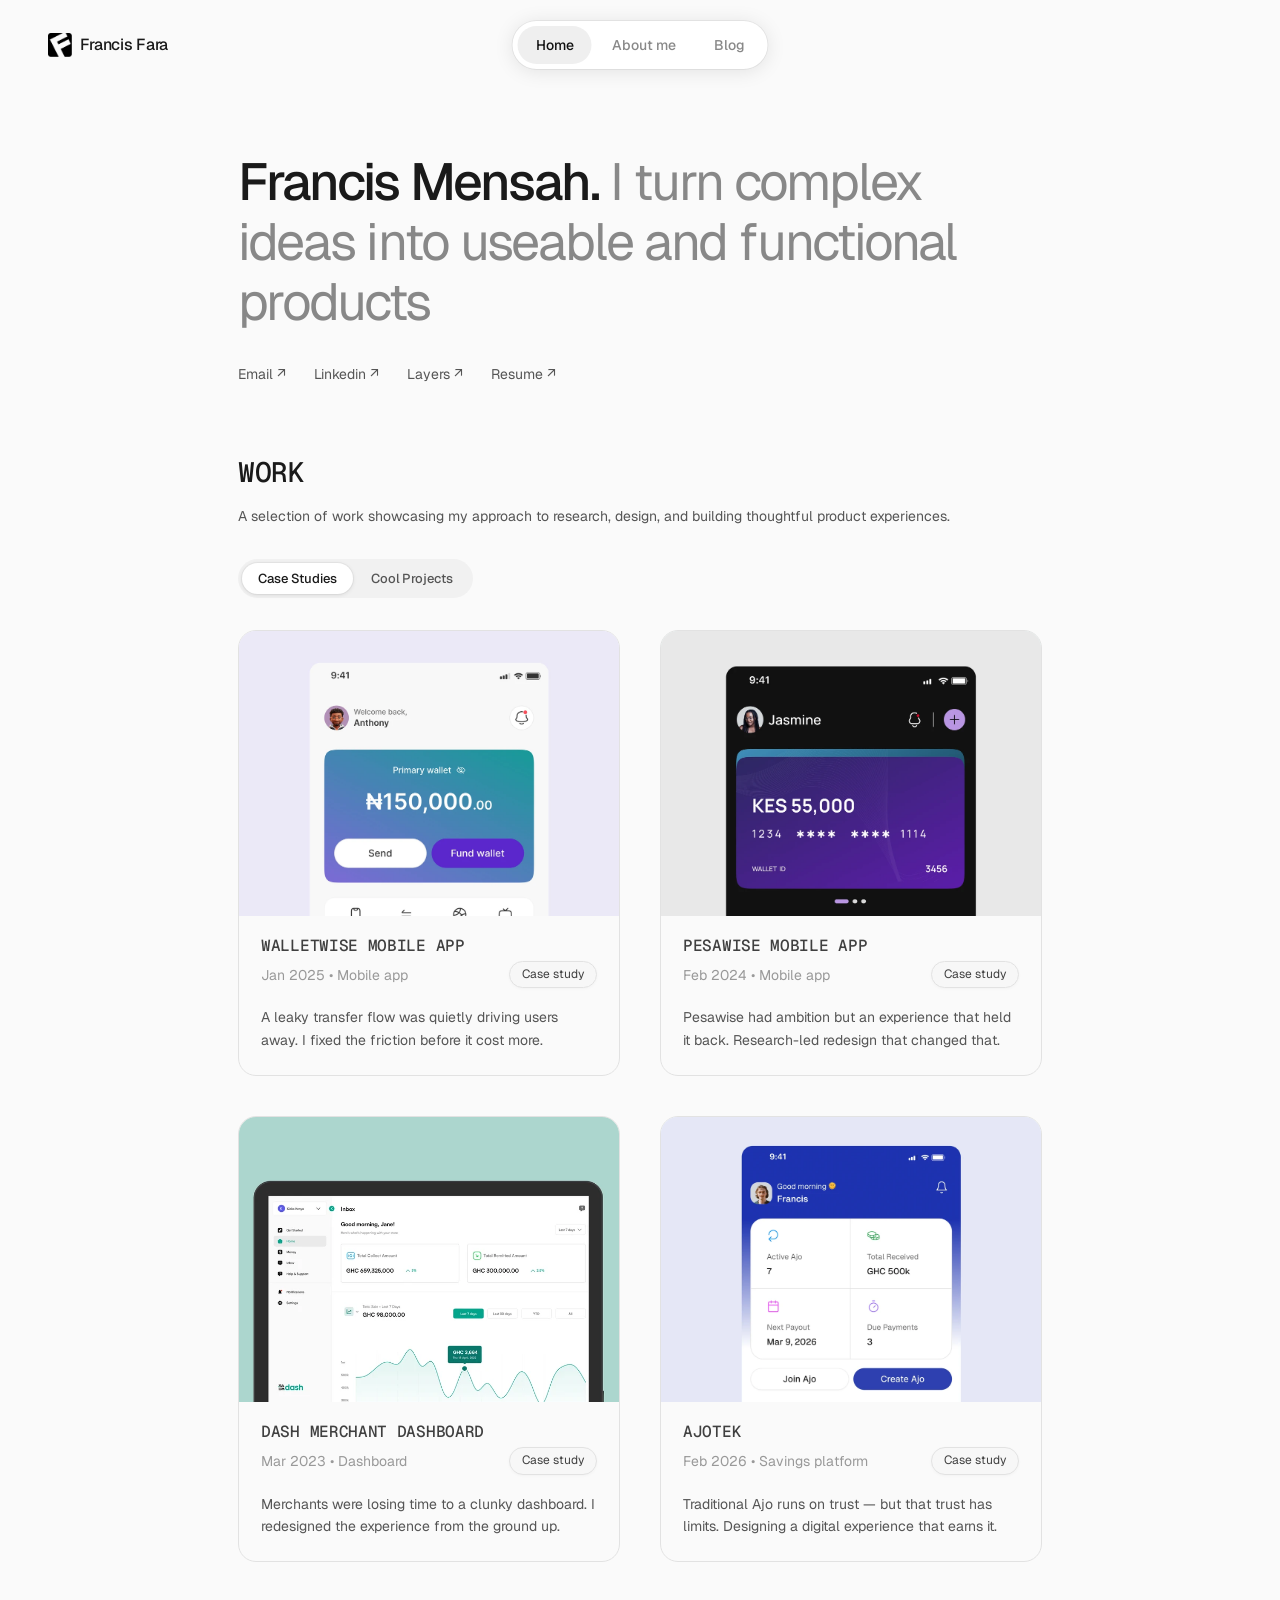
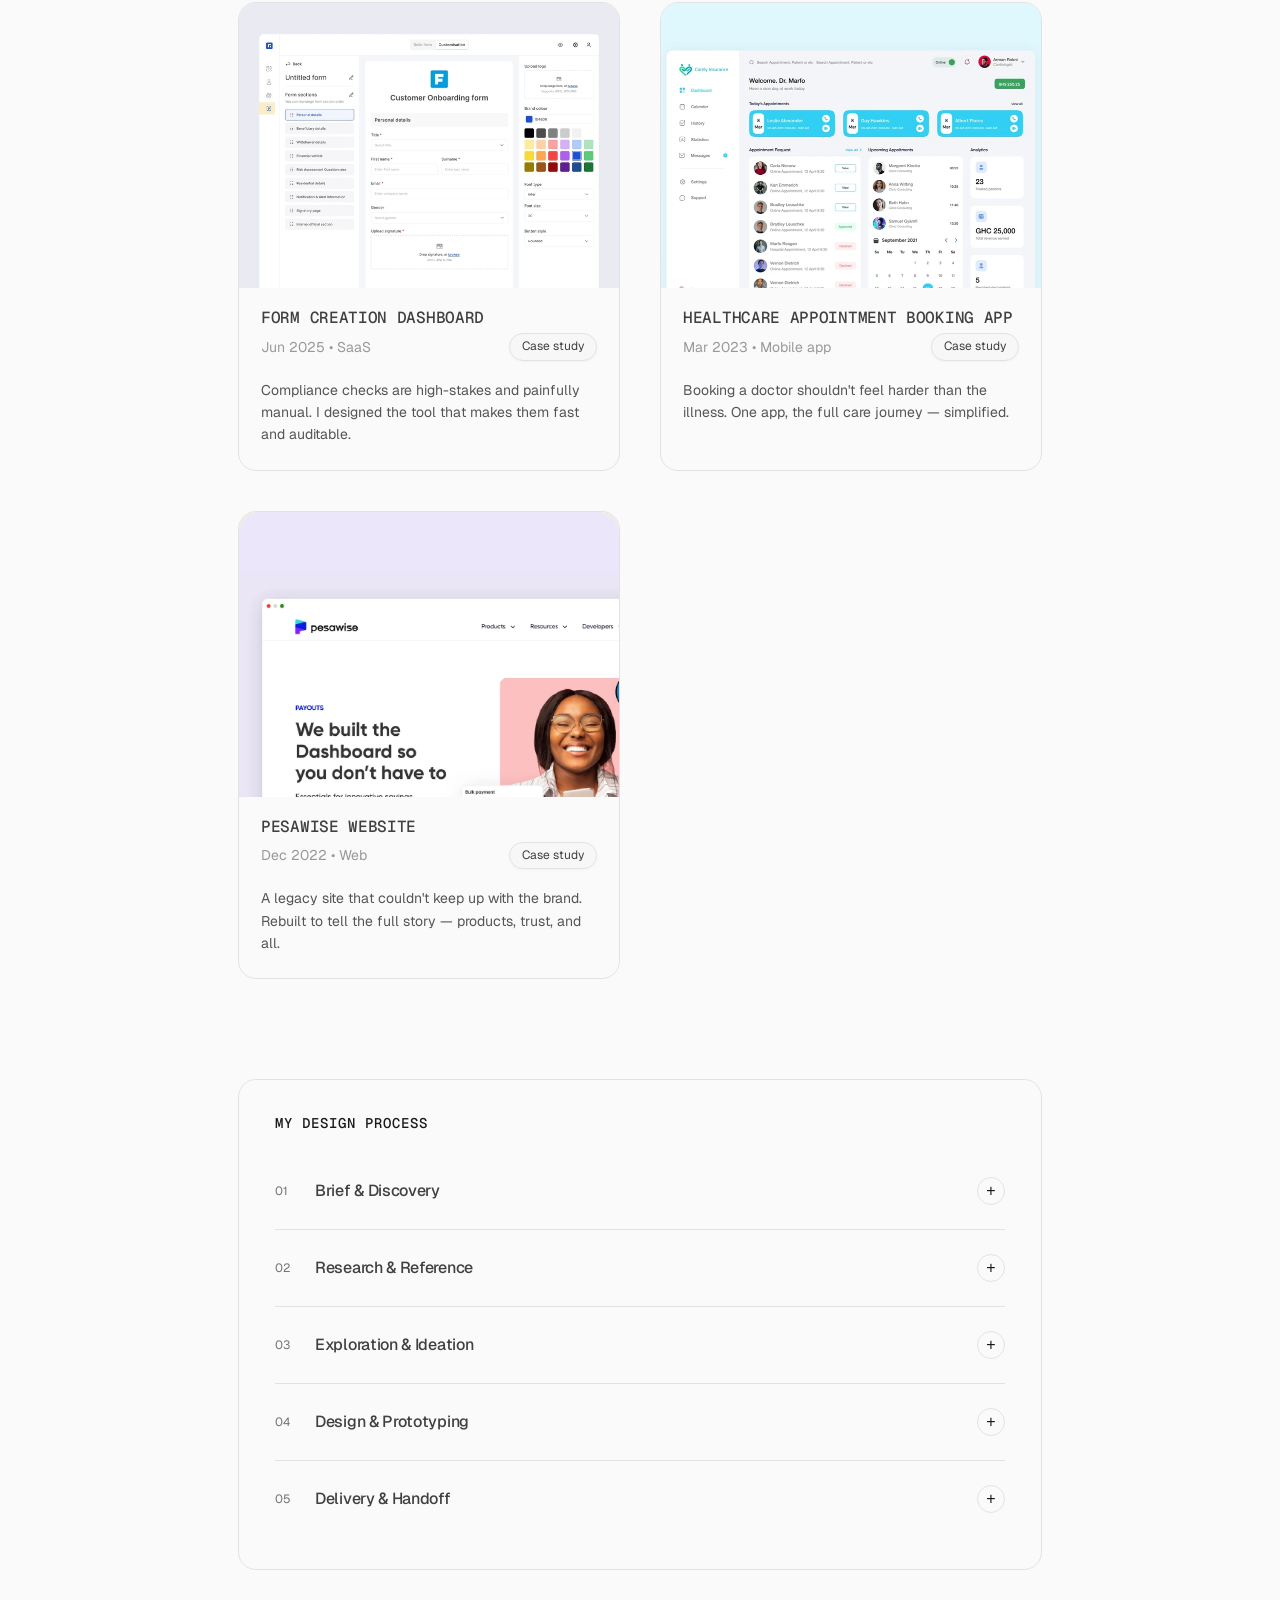
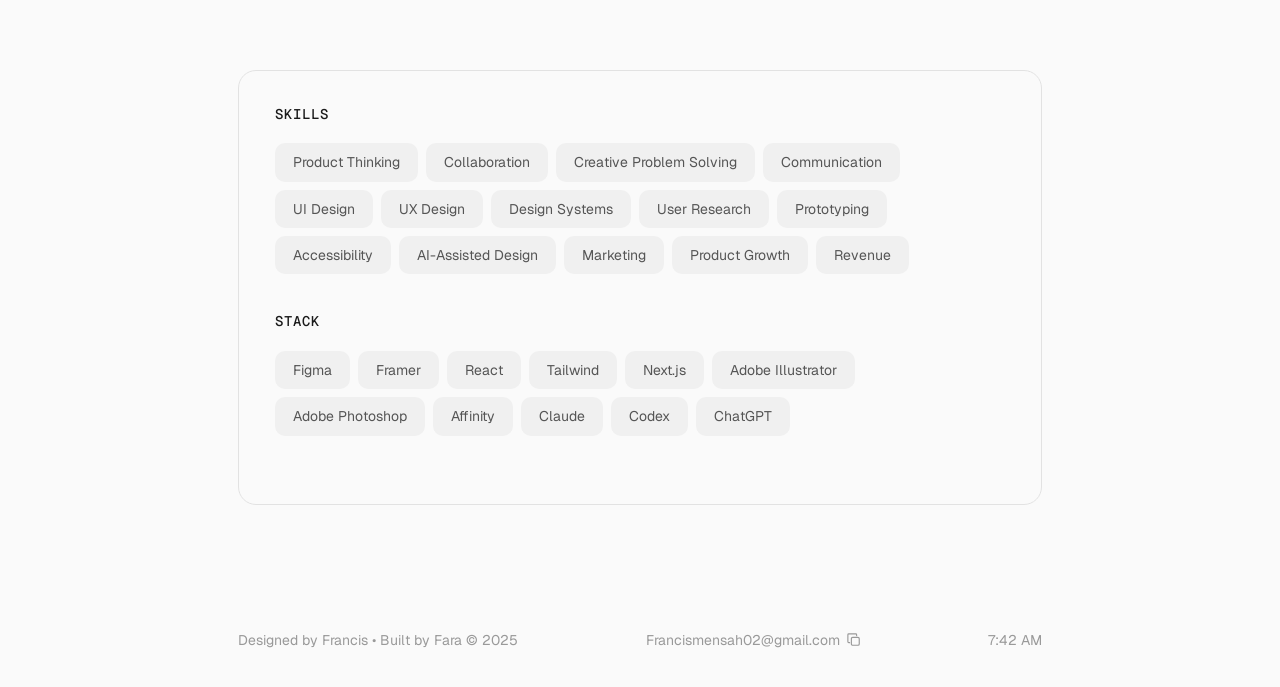
==== index.html @ bb2aa8e3 "feat(nav): move nav pill to bottom on mobile, hide brand Co-Authored-By: Claude Sonnet 4.6 <noreply@" ====
<!DOCTYPE html>
<html lang="en">
<head>
  <meta charset="UTF-8" />
  <link rel="icon" type="image/png" href="me/logo.png" />
  <meta name="viewport" content="width=device-width, initial-scale=1.0" />
  <title>Francis Fara — Portfolio</title>
  <link rel="preconnect" href="https://fonts.googleapis.com" />
  <link rel="preconnect" href="https://fonts.gstatic.com" crossorigin />
  <link href="https://fonts.googleapis.com/css2?family=Geist:wght@300;400;500;600;700&family=Geist+Mono:wght@400;500&display=swap" rel="stylesheet" />
  <style>
    *, *::before, *::after { box-sizing: border-box; margin: 0; padding: 0; }

    :root {
      --bg:        #fafafa;
      --card:      #ffffff;
      --inner:     #e6e6e6;
      --border:    #e2e2e2;
      --text:      #1a1a1a;
      --text-sec:  #555555;
      --text-muted:#999999;
      --label:     #aaaaaa;
      --blue:      #1a6cf0;
    }

    html { scroll-behavior: smooth; }

    body {
      background: var(--bg);
      color: var(--text);
      font-family: 'Geist', -apple-system, BlinkMacSystemFont, sans-serif;
      font-size: 15px;
      line-height: 1.6;
      -webkit-font-smoothing: antialiased;
      padding-top: 80px;
    }

    /* ── NAV ── */
    nav {
      display: flex;
      align-items: center;
      justify-content: space-between;
      padding: 32px 48px 20px;
      position: fixed;
      top: 0;
      left: 0;
      right: 0;
      z-index: 100;
      background: transparent;
      pointer-events: none;
    }

    nav > * { pointer-events: auto; }

    .nav-brand {
      text-decoration: none;
      flex-shrink: 0;
      display: flex;
      align-items: center;
      gap: 8px;
      font-size: 16px;
      font-weight: 500;
      color: var(--text);
      letter-spacing: -0.3px;
    }

    .nav-brand img {
      height: 24px;
      width: auto;
      display: block;
    }

    .nav-links {
      list-style: none;
      flex-shrink: 0;
      position: absolute;
      left: 50%;
      transform: translateX(-50%);
      display: flex;
      gap: 2px;
      background: #ffffff;
      border-radius: 999px;
      padding: 5px;
      box-shadow: 0 2px 20px rgba(0,0,0,0.10), 0 0 0 1px rgba(0,0,0,0.06);
    }

    .nav-links a {
      text-decoration: none;
      font-size: 14px;
      font-weight: 500;
      color: #888;
      border-radius: 999px;
      padding: 8px 18px;
      transition: color 0.15s, background 0.15s;
      display: block;
      white-space: nowrap;
    }

    .nav-links a.active {
      background: #efefef;
      color: #111;
    }

    .nav-links a:hover {
      color: #111;
    }

    /* ── CONTAINER ── */
    .container {
      max-width: 900px;
      margin: 0 auto;
      padding: 0 48px;
    }

    /* ── HERO ── */
    .hero { padding: 72px 0 64px; }

    .hero-heading {
      font-size: 52px;
      font-weight: 400;
      line-height: 1.15;
      letter-spacing: -2px;
      margin-bottom: 32px;
      max-width: 940px;
    }

    .hero-heading .name {
      font-weight: 500;
      color: var(--text);
    }

    .hero-heading .tagline {
      color: #888888;
      font-weight: 400;
    }

    .hero-links {
      display: flex;
      gap: 28px;
      flex-wrap: wrap;
    }

    .hero-link {
      display: inline-flex;
      align-items: center;
      gap: 4px;
      text-decoration: none;
      font-size: 14px;
      font-weight: 400;
      color: var(--text-sec);
      transition: color 0.15s;
    }

    .hero-link:hover { color: var(--text); }

    /* ── STAT BAR ── */
    .stat-bar { padding: 28px 0 64px; }

    .stat-bar-inner {
      display: flex;
      justify-content: space-between;
      border-top: 1px solid var(--border);
      border-bottom: 1px solid var(--border);
      padding: 28px 0;
    }

    .stat-item { flex: none; }

    .stat-label {
      font-size: 11px;
      font-weight: 500;
      color: var(--text-muted);
      letter-spacing: 1px;
      text-transform: uppercase;
      margin-bottom: 8px;
      display: block;
    }

    .stat-value {
      font-size: 20px;
      font-weight: 400;
      color: var(--text);
      letter-spacing: -0.3px;
      line-height: 1.2;
    }

    /* ── SECTION LABEL ── */
    .sec-label {
      font-size: 12px;
      font-weight: 400;
      color: var(--label);
      letter-spacing: 1.5px;
      text-transform: uppercase;
      margin-bottom: 8px;
      display: block;
    }

    /* ── PROJECTS ── */
    .projects-section { padding-bottom: 100px; }

    .projects-subtitle {
      font-size: 14px;
      font-weight: 400;
      color: var(--text-sec);
      line-height: 1.6;
      margin-bottom: 32px;
    }

    /* ── TABS ── */
    .tabs-list {
      display: inline-flex;
      align-items: center;
      background: #f1f1f1;
      border-radius: 999px;
      padding: 4px;
      gap: 2px;
      margin-bottom: 32px;
    }

    .tab-trigger {
      display: inline-flex;
      align-items: center;
      padding: 7px 16px;
      font-family: 'Geist', sans-serif;
      font-size: 13px;
      font-weight: 500;
      letter-spacing: -0.1px;
      color: var(--text-sec);
      background: none;
      border: none;
      border-radius: 999px;
      cursor: pointer;
      transition: color 0.15s, background 0.15s, box-shadow 0.15s;
      white-space: nowrap;
    }

    .tab-trigger:hover { color: var(--text); }

    .tab-trigger.active {
      background: #fff;
      color: var(--text);
      box-shadow: 0 1px 4px rgba(0,0,0,0.10), 0 0 0 1px rgba(0,0,0,0.04);
    }

    .tab-panel { display: none; }
    .tab-panel.active { display: block; }

    /* ── COOL PROJECT CARDS ── */
    .cool-grid {
      display: grid;
      grid-template-columns: repeat(2, minmax(0, 1fr));
      column-gap: 40px;
      row-gap: 40px;
    }

    .cool-card {
      border: 1px solid var(--border);
      border-radius: 18px;
      overflow: hidden;
      display: flex;
      flex-direction: column;
      transition: box-shadow 0.2s ease;
      cursor: pointer;
    }

    .cool-card:hover {
      box-shadow: 0 4px 28px rgba(0,0,0,0.08);
    }

    .cool-card-media {
      width: 100%;
      aspect-ratio: 4 / 3;
      background: #e8f0e4;
      overflow: hidden;
      display: flex;
      align-items: center;
      justify-content: center;
    }

    .cool-card-media img {
      width: 100%;
      height: 100%;
      object-fit: cover;
      display: block;
    }

    .cool-card-media--logofolio {
      display: grid;
      grid-template-columns: 1fr 1fr;
      gap: 0;
      background: #f5f5f5;
    }

    .cool-card-media--logofolio img {
      width: 100%;
      height: 100%;
      object-fit: contain;
      padding: 12px;
      background: #f5f5f5;
      border: 0.5px solid #e8e8e8;
    }

    /* Logofolio modal scroll strip */
    .logofolio-scroll {
      display: grid;
      grid-template-columns: repeat(3, 1fr);
      gap: 1px;
      background: #e8e8e8;
      overflow-y: auto;
      max-height: 58vh;
    }

    .logofolio-scroll-item {
      background: #fff;
      display: flex;
      align-items: center;
      justify-content: center;
      aspect-ratio: 1;
      padding: 20px;
    }

    .logofolio-scroll-item img {
      width: 100%;
      height: 100%;
      object-fit: contain;
    }

    .cool-card-body {
      padding: 20px 22px 24px;
      display: flex;
      flex-direction: column;
      gap: 6px;
    }

    .cool-card-title {
      font-family: 'Geist Mono', monospace;
      font-size: 16px;
      font-weight: 500;
      color: #404040;
      text-transform: uppercase;
      letter-spacing: -0.3px;
      line-height: 1.2;
    }

    .cool-card-meta {
      display: flex;
      align-items: center;
      justify-content: space-between;
      font-size: 14px;
      color: var(--text-muted);
    }

    .cool-card-tag {
      font-size: 12px;
      font-weight: 400;
      color: #404040;
      background: #f7f7f7;
      border: 1px solid var(--border);
      border-radius: 100px;
      padding: 3px 12px;
      box-shadow: 0 1px 3px rgba(0,0,0,0.03);
    }

    .cool-card-desc {
      font-size: 14px;
      color: var(--text-sec);
      line-height: 1.6;
      margin-top: 12px;
    }

    .cool-card-link {
      display: inline-flex;
      align-items: center;
      gap: 5px;
      font-size: 13px;
      font-weight: 500;
      color: var(--text);
      text-decoration: none;
      margin-top: 14px;
      border-bottom: 1px solid var(--border);
      padding-bottom: 1px;
      transition: opacity 0.15s;
    }

    .cool-card-link:hover { opacity: 0.6; }

    /* ── COOL PROJECT MODAL ── */
    .cool-modal-overlay {
      position: fixed;
      inset: 0;
      background: rgba(0,0,0,0.6);
      z-index: 1000;
      display: flex;
      flex-direction: row;
      align-items: center;
      justify-content: center;
      opacity: 0;
      pointer-events: none;
      transition: opacity 0.2s ease;
      padding: 40px 24px;
      gap: 20px;
    }

    .cool-modal-overlay.open {
      opacity: 1;
      pointer-events: all;
    }

    .cool-modal {
      width: 100%;
      max-width: 920px;
      background: #fff;
      border-radius: 16px;
      overflow: hidden;
      display: flex;
      flex-direction: column;
      transform: scale(0.97);
      transition: transform 0.2s ease;
      max-height: 90vh;
    }

    .cool-modal-overlay.open .cool-modal {
      transform: scale(1);
    }

    .cool-modal-stage {
      position: relative;
      background: #f8f8f8;
      width: 100%;
      height: 64vh;
      display: flex;
      align-items: center;
      justify-content: center;
      overflow: hidden;
      padding: 20px;
    }

    .cool-modal-stage img {
      width: 100%;
      height: 100%;
      object-fit: contain;
      display: block;
    }

    .cool-modal-counter {
      position: absolute;
      top: 14px;
      left: 14px;
      background: rgba(0,0,0,0.45);
      color: #fff;
      font-size: 12px;
      font-weight: 500;
      padding: 4px 10px;
      border-radius: 999px;
    }

    .cool-modal-close {
      position: fixed;
      top: 20px;
      right: 24px;
      width: 32px;
      height: 32px;
      background: rgba(0,0,0,0.45);
      border: none;
      border-radius: 50%;
      color: #fff;
      font-size: 18px;
      cursor: pointer;
      display: flex;
      align-items: center;
      justify-content: center;
      transition: background 0.15s;
    }

    .cool-modal-close:hover { background: rgba(0,0,0,0.65); }

    .cool-modal-nav {
      flex-shrink: 0;
      width: 44px;
      height: 44px;
      background: #fff;
      border: 1px solid rgba(0,0,0,0.12);
      border-radius: 50%;
      color: #111;
      cursor: pointer;
      display: flex;
      align-items: center;
      justify-content: center;
      transition: background 0.15s;
    }

    .cool-modal-nav:hover { background: #f5f5f5; }
    .cool-modal-nav:disabled { opacity: 0.25; cursor: default; }

    .cool-modal-info {
      padding: 20px 24px 24px;
      display: flex;
      flex-direction: column;
      gap: 8px;
    }

    .cool-modal-title {
      font-size: 18px;
      font-weight: 600;
      color: #111;
      letter-spacing: -0.3px;
    }

    .cool-modal-meta {
      display: flex;
      align-items: center;
      gap: 12px;
      flex-wrap: wrap;
    }

    .cool-modal-chip {
      font-size: 13px;
      color: #555;
    }

    .cool-modal-divider {
      display: block;
      height: 1px;
      background: #e8e8e8;
      margin: 4px 0;
    }

    .cool-modal-desc {
      font-size: 14px;
      color: #444;
      line-height: 1.65;
    }

    .cool-modal-link {
      display: inline-flex;
      align-items: center;
      gap: 5px;
      font-size: 13px;
      font-weight: 500;
      color: #3B82F6;
      text-decoration: none;
      margin-top: 12px;
      transition: opacity 0.15s;
    }

    .cool-modal-link:hover { opacity: 0.6; }

    .projects-grid {
      display: grid;
      grid-template-columns: 1fr 1fr;
      column-gap: 40px;
      row-gap: 40px;
    }

    .proj-card {
      border: 1px solid var(--border);
      border-radius: 18px;
      overflow: hidden;
      text-decoration: none;
      display: flex;
      flex-direction: column;
      transition: box-shadow 0.2s ease;
    }

    .proj-card:hover {
      box-shadow: 0 4px 28px rgba(0, 0, 0, 0.08);
    }

    .proj-media {
      width: 100%;
      aspect-ratio: 4 / 3;
      overflow: hidden;
      display: flex;
      align-items: center;
      justify-content: center;
    }

    .proj-media img {
      width: 100%;
      height: 100%;
      object-fit: cover;
      object-position: center top;
      display: block;
    }

    .pm-lavender { background: #eceaf8; }
    .pm-teal     { background: #e2f0ee; }
    .pm-peach    { background: #f4ece8; }
    .pm-sky      { background: #e4eef8; }
    .pm-sage     { background: #e8f0e4; }
    .pm-rose     { background: #f4e8ee; }
    .pm-warm     { background: #f0ece4; }

    .proj-body {
      padding: 20px 22px 24px;
      display: flex;
      flex-direction: column;
      gap: 6px;
    }

    .proj-title {
      font-family: 'Geist Mono', monospace;
      font-size: 16px;
      font-weight: 500;
      color: #404040;
      text-transform: uppercase;
      letter-spacing: -0.3px;
      line-height: 1.2;
    }

    .proj-meta {
      display: flex;
      align-items: center;
      justify-content: space-between;
      font-size: 14px;
      color: var(--text-muted);
    }

    .proj-tag {
      font-size: 12px;
      font-weight: 400;
      color: #404040;
      background: #f7f7f7;
      border: 1px solid var(--border);
      border-radius: 100px;
      padding: 3px 12px;
      box-shadow: 0 1px 3px rgba(0,0,0,0.03);
    }

    .proj-desc {
      font-size: 14px;
      color: var(--text-sec);
      line-height: 1.6;
      margin-top: 12px;
    }

    /* ── SECTION CARDS STACK ── */
    .cards-stack {
      display: flex;
      flex-direction: column;
      gap: 100px;
      padding-bottom: 100px;
    }

    .sec-card {
      border: 1px solid var(--border);
      border-radius: 18px;
      padding: 32px 36px;
    }

    .sec-card-row {
      display: grid;
      grid-template-columns: 1fr 1fr;
      gap: 20px;
    }

    /* ── ABOUT ME ── */
    .about-images-wrap {
      position: relative;
    }

    .about-nav-btn {
      position: absolute;
      top: 50%;
      transform: translateY(-50%);
      width: 32px;
      height: 32px;
      background: var(--card);
      border: 1px solid var(--border);
      border-radius: 50%;
      display: flex;
      align-items: center;
      justify-content: center;
      cursor: pointer;
      box-shadow: 0 2px 8px rgba(0,0,0,0.08);
      transition: opacity 0.2s, box-shadow 0.2s;
      z-index: 2;
    }

    .about-nav-btn:hover { box-shadow: 0 4px 14px rgba(0,0,0,0.12); }
    .about-nav-btn.hidden { opacity: 0; pointer-events: none; }
    .about-nav-btn--prev { left: -16px; }
    .about-nav-btn--next { right: -16px; }

    .about-body p {
      font-size: 15px;
      color: var(--text-sec);
      line-height: 1.75;
      margin-bottom: 18px;
    }

    .about-body p:last-of-type { margin-bottom: 28px; }

    .about-images {
      display: flex;
      gap: 12px;
      overflow-x: auto;
      scroll-snap-type: x mandatory;
      -webkit-overflow-scrolling: touch;
      scrollbar-width: none;
    }

    .about-images::-webkit-scrollbar { display: none; }

    .about-img {
      flex: 0 0 calc(33.333% - 8px);
      aspect-ratio: 1;
      background: var(--inner);
      border-radius: 12px;
      overflow: hidden;
      scroll-snap-align: start;
    }

    .about-img img {
      width: 100%;
      height: 100%;
      object-fit: cover;
    }

    .about-img--portrait {
      flex: 0 0 calc(40% - 8px);
      aspect-ratio: 3 / 4;
    }

    .about-img--portrait img {
      object-position: top center;
    }

    /* ── RESEARCH & EXPLORATION ── */
    .rne-subtitle {
      font-size: 15px;
      color: var(--text-sec);
      line-height: 1.65;
      margin-bottom: 20px;
    }

    .contentify-wrap {
      background: #e8e8e8;
      border-radius: 14px;
      padding: 24px 24px 20px;
    }

    .contentify-icon {
      width: 64px;
      height: 64px;
      background: #3a3a3a;
      border-radius: 12px;
      margin-bottom: 14px;
    }

    .contentify-title {
      font-size: 16px;
      font-weight: 700;
      color: var(--text);
      text-transform: uppercase;
      letter-spacing: 0.3px;
      margin-bottom: 6px;
    }

    .contentify-link {
      font-size: 14px;
      color: var(--blue);
      text-decoration: none;
      display: inline-flex;
      align-items: center;
      gap: 4px;
      margin-bottom: 12px;
      transition: opacity 0.15s;
    }

    .contentify-link:hover { opacity: 0.75; }

    .contentify-desc {
      font-size: 15px;
      color: var(--text-sec);
      line-height: 1.65;
      margin-bottom: 22px;
    }

    .contentify-next {
      display: flex;
      justify-content: flex-end;
      font-size: 14px;
      font-weight: 500;
      color: var(--text);
      letter-spacing: 0.5px;
      text-transform: uppercase;
      cursor: pointer;
    }


    /* ── BRAND DESIGN GRID ── */
    .brand-grid {
      display: grid;
      grid-template-columns: repeat(3, 1fr);
      gap: 12px;
      margin-top: 20px;
    }

    .cool-grid-2 {
      display: grid;
      grid-template-columns: repeat(2, 1fr);
      gap: 12px;
      margin-top: 12px;
    }

    .cool-grid-2 .cool-cell {
      aspect-ratio: 3 / 4;
    }

    .cool-grid-2 .cool-cell img {
      object-fit: cover;
    }

    .cool-cell {
      background: #fff;
      border: 1px solid rgba(226,226,226,0.5);
      border-radius: 12px;
      aspect-ratio: 4 / 3;
      display: flex;
      align-items: center;
      justify-content: center;
      overflow: hidden;
    }

    .cool-cell img {
      transition: transform 0.3s ease;
    }

    .cool-cell:hover img {
      transform: scale(1.05);
    }

    .cool-cell img {
      width: 100%;
      height: 100%;
      object-fit: cover;
    }

    /* ── SKILLS & STACK ── */
    .skills-label {
      font-family: 'Geist Mono', monospace;
      font-size: 14px;
      font-weight: 500;
      color: var(--text);
      text-transform: uppercase;
      letter-spacing: 1px;
      margin-bottom: 18px;
      display: block;
    }

    .section-title-xl {
      font-size: 28px;
      letter-spacing: -0.5px;
      margin-bottom: 10px;
    }

    .skills-wrap {
      display: flex;
      flex-wrap: wrap;
      gap: 8px;
      margin-bottom: 36px;
    }

    .skill-pill {
      font-size: 14px;
      font-weight: 400;
      color: var(--text-sec);
      background: #f0f0f0;
      padding: 8px 18px;
      border-radius: 10px;
    }

    .stack-heading {
      font-family: 'Geist Mono', monospace;
      font-size: 14px;
      font-weight: 500;
      color: var(--text);
      text-transform: uppercase;
      letter-spacing: 1px;
      margin-bottom: 18px;
    }

    .stack-row {
      display: flex;
      align-items: center;
      gap: 12px;
      flex-wrap: wrap;
    }

    .stack-icon {
      width: 48px;
      height: 48px;
      border-radius: 12px;
      overflow: hidden;
      display: flex;
      align-items: center;
      justify-content: center;
      flex-shrink: 0;
    }

    .stack-more {
      font-size: 14px;
      color: var(--text-muted);
    }

    /* ── PROCESS SECTION ── */
    .process-heading {
      font-size: 24px;
      font-weight: 400;
      letter-spacing: -0.5px;
      line-height: 1.3;
      color: var(--text);
      margin-bottom: 28px;
    }

    .process-list { display: flex; flex-direction: column; margin-top: 8px; }
    .process-list .process-item:first-child { border-top: none; }

    .process-item {
      border-top: 1px solid var(--border);
      overflow: hidden;
    }

    .process-item:last-child { border-bottom: none; }

    .process-trigger {
      width: 100%;
      display: flex;
      align-items: center;
      gap: 20px;
      padding: 24px 0;
      background: none;
      border: none;
      cursor: pointer;
      text-align: left;
    }

    .process-num {
      font-size: 12px;
      font-weight: 400;
      color: #737373;
      font-family: 'Geist', sans-serif;
      flex-shrink: 0;
      width: 20px;
    }

    .process-title {
      flex: 1;
      font-size: 16px;
      font-weight: 500;
      color: #404040;
      letter-spacing: -0.3px;
      transition: color 0.2s;
      font-family: 'Geist', sans-serif;
    }

    .process-item.open .process-title { color: #404040; }

    .process-icon {
      width: 28px;
      height: 28px;
      border-radius: 50%;
      border: 1px solid var(--border);
      display: flex;
      align-items: center;
      justify-content: center;
      flex-shrink: 0;
      transition: background 0.2s, border-color 0.2s;
      color: var(--text);
      font-size: 16px;
      line-height: 1;
    }

    .process-item.open .process-icon {
      background: var(--text);
      border-color: var(--text);
      color: #fff;
    }

    .process-body {
      max-height: 0;
      overflow: hidden;
      transition: max-height 0.35s ease;
    }

    .process-body-inner {
      padding: 0 0 28px 40px;
      font-size: 15px;
      color: var(--text-sec);
      line-height: 1.7;
      font-family: 'Geist', sans-serif;
    }

    /* ── SIDE PROJECTS ── */
    .sec-card--dark {
      background: #1a1a1a;
      border-color: #2a2a2a;
    }

    .sec-card--dark .skills-label {
      color: #555;
    }

    .side-project-list {
      display: flex;
      flex-direction: column;
      margin-top: 16px;
    }

    .side-project-item {
      display: flex;
      align-items: flex-start;
      gap: 16px;
      padding: 20px 0;
      border-top: 1px solid #2a2a2a;
      text-decoration: none;
      transition: opacity 0.15s;
    }

    .side-project-item:first-child {
      border-top: none;
    }

    .side-project-item:hover {
      opacity: 0.75;
    }

    .side-project-icon {
      width: 56px;
      height: 56px;
      border-radius: 14px;
      flex-shrink: 0;
      overflow: hidden;
      background: #2a2a2a;
      display: flex;
      align-items: center;
      justify-content: center;
    }

    .side-project-icon img {
      width: 100%;
      height: 100%;
      object-fit: cover;
    }

    .side-project-body {
      display: flex;
      flex-direction: column;
      gap: 4px;
    }

    .side-project-name {
      font-size: 20px;
      font-weight: 400;
      color: #e8e8e8;
      letter-spacing: -0.3px;
      line-height: 1.2;
    }

    .side-project-desc {
      font-size: 14px;
      color: #888;
      line-height: 1.5;
    }

    .side-project-url {
      font-size: 11px;
      font-weight: 500;
      color: #555;
      letter-spacing: 1px;
      text-transform: uppercase;
      margin-top: 2px;
    }

    /* ── APPEAR ANIMATIONS ── */
    @keyframes fadeUp {
      from { opacity: 0; transform: translateY(24px); }
      to   { opacity: 1; transform: translateY(0); }
    }

    .appear {
      opacity: 0;
      transform: translateY(24px);
    }

    .appear.visible {
      animation: fadeUp 0.55s cubic-bezier(0.22, 1, 0.36, 1) forwards;
    }

    /* ── FOOTER ── */
    footer {
      padding: 24px 0 36px;
    }

    .footer-inner {
      display: flex;
      justify-content: space-between;
      align-items: center;
    }

    .footer-credit {
      font-size: 14px;
      color: var(--text-muted);
    }

    .footer-email-wrap {
      display: flex;
      align-items: center;
      gap: 7px;
    }

    .footer-email {
      font-size: 14px;
      color: var(--text-muted);
      text-decoration: none;
    }

    .footer-email:hover { color: var(--text-sec); }

    .footer-copy {
      background: none;
      border: none;
      cursor: pointer;
      padding: 0;
      color: var(--text-muted);
      display: flex;
      align-items: center;
      transition: color 0.15s;
    }

    .footer-copy:hover { color: var(--text-sec); }

    .footer-copy-wrap {
      position: relative;
      display: flex;
      align-items: center;
    }

    .copy-tooltip {
      position: absolute;
      bottom: calc(100% + 8px);
      left: 50%;
      transform: translateX(-50%) scale(0.9);
      background: var(--text);
      color: #fff;
      font-size: 12px;
      white-space: nowrap;
      padding: 5px 12px;
      border-radius: 6px;
      pointer-events: none;
      opacity: 0;
      transition: opacity 0.15s ease, transform 0.15s ease;
    }

    .copy-tooltip::after {
      content: '';
      position: absolute;
      top: 100%;
      left: 50%;
      transform: translateX(-50%);
      border: 5px solid transparent;
      border-top-color: var(--text);
    }

    .copy-tooltip.show {
      opacity: 1;
      transform: translateX(-50%) scale(1);
    }

    .footer-time {
      font-size: 14px;
      color: var(--text-muted);
    }

    /* ── RESPONSIVE ── */
    @media (max-width: 768px) {
      body { padding-top: 0; padding-bottom: 90px; }
      nav { top: auto; bottom: 0; padding: 0 0 28px; justify-content: center; }
      .nav-brand { display: none; }
      .nav-links { position: relative; left: auto; transform: none; }
      .container { padding: 0 20px; }

      /* Hero */
      .hero { padding: 40px 0 32px; }
      .hero-heading { font-size: 32px; letter-spacing: -0.8px; margin-bottom: 24px; }
      .hero-links { flex-wrap: wrap; gap: 16px; }
      .hero-link { min-height: 36px; align-items: center; }

      /* Stat bar */
      .stat-bar { padding: 20px 0 48px; }
      .stat-bar-inner { flex-direction: column; gap: 20px; }
      .stat-value { font-size: 17px; }

      /* Projects */
      .projects-grid { grid-template-columns: 1fr; gap: 20px; }
      .projects-section { padding-bottom: 60px; }

      /* Cards stack */
      .sec-card-row { grid-template-columns: 1fr; }
      .cards-stack { gap: 48px; padding: 48px 0 60px; }
      .sec-card { padding: 24px 20px; }

      /* Brand grid */
      .brand-grid { grid-template-columns: repeat(2, 1fr); }

      /* Footer */
      .footer-inner { flex-direction: column; align-items: flex-start; gap: 12px; }
      .footer-email-wrap { flex-direction: column; align-items: flex-start; gap: 8px; }
    }

    @media (max-width: 480px) {
      .hero-heading { font-size: 26px; letter-spacing: -0.5px; }
      .brand-grid { grid-template-columns: 1fr; }
      .stat-bar-inner { gap: 16px; }
      .nav-brand-text { display: none; }
    }
  </style>
</head>
<body>

  <!-- NAV -->
  <nav>
    <a href="index.html" class="nav-brand"><img src="me/fara.webp" alt="Francis Fara" /><span class="nav-brand-text">Francis Fara</span></a>
    <ul class="nav-links">
      <li><a href="index.html" class="active">Home</a></li>
      <li><a href="about-me.html">About me</a></li>
      <li><a href="blog.html">Blog</a></li>
    </ul>
  </nav>

  <!-- HERO -->
  <section class="hero">
    <div class="container">
      <h1 class="hero-heading appear">
        <span class="name">Francis Mensah.</span><span class="tagline"> I turn complex ideas into useable and functional products</span>
      </h1>
      <div class="hero-links appear" style="animation-delay:0.1s">
        <a href="mailto:francismensah02@gmail.com" class="hero-link">Email ↗</a>
        <a href="https://linkedin.com" target="_blank" rel="noopener" class="hero-link">Linkedin ↗</a>
        <a href="https://layers.to" target="_blank" rel="noopener" class="hero-link">Layers ↗</a>
        <a href="https://drive.google.com" target="_blank" rel="noopener" class="hero-link">Resume ↗</a>
      </div>
    </div>
  </section>

  <!-- STAT BAR -->
  <!-- stat-bar hidden; restore by removing display:none -->
  <div class="stat-bar appear" style="display:none">
    <div class="container">
      <div class="stat-bar-inner">
        <div class="stat-item">
          <span class="stat-label">Experience</span>
          <span class="stat-value">7 years</span>
        </div>
        <div class="stat-item">
          <span class="stat-label">Primary Tools</span>
          <span class="stat-value">Figma · Claude · Adobe Suite</span>
        </div>
        <div class="stat-item">
          <span class="stat-label">Current Obsession</span>
          <span class="stat-value">Spline</span>
        </div>
      </div>
    </div>
  </div>

  <!-- PROJECTS -->
  <section id="work" class="projects-section">
    <div class="container">

      <div class="appear">
        <span class="skills-label section-title-xl">Work</span>
        <p class="projects-subtitle">A selection of work showcasing my approach to research, design, and building thoughtful product experiences.</p>
        <div class="tabs-list" role="tablist">
          <button class="tab-trigger active" role="tab" onclick="switchTab(this, 'case-studies')">Case Studies</button>
          <button class="tab-trigger" role="tab" onclick="switchTab(this, 'cool-projects')">Cool Projects</button>
        </div>
      </div>

      <!-- Case Studies -->
      <div class="tab-panel active" id="tab-case-studies">
        <div class="projects-grid">

          <a href="walletwise.html" class="proj-card">
            <div class="proj-media pm-lavender">
              <img src="images/wallletwise.webp" alt="WalletWise Mobile App" loading="lazy" />
            </div>
            <div class="proj-body">
              <p class="proj-title">WalletWise Mobile App</p>
              <div class="proj-meta">
                <span>Jan 2025 • Mobile app</span>
                <span class="proj-tag">Case study</span>
              </div>
              <p class="proj-desc">A leaky transfer flow was quietly driving users away. I fixed the friction before it cost more.</p>
            </div>
          </a>

          <a href="pesawise.html" class="proj-card">
            <div class="proj-media pm-teal">
              <img src="images/pesaweise mobile app.webp" alt="Pesawise Mobile App" loading="lazy" />
            </div>
            <div class="proj-body">
              <p class="proj-title">Pesawise Mobile App</p>
              <div class="proj-meta">
                <span>Feb 2024 • Mobile app</span>
                <span class="proj-tag">Case study</span>
              </div>
              <p class="proj-desc">Pesawise had ambition but an experience that held it back. Research-led redesign that changed that.</p>
            </div>
          </a>

          <a href="dash-merchant.html" class="proj-card">
            <div class="proj-media pm-peach">
              <img src="images/dash-merchant.webp" alt="Dash Merchant Dashboard" loading="lazy" />
            </div>
            <div class="proj-body">
              <p class="proj-title">Dash Merchant Dashboard</p>
              <div class="proj-meta">
                <span>Mar 2023 • Dashboard</span>
                <span class="proj-tag">Case study</span>
              </div>
              <p class="proj-desc">Merchants were losing time to a clunky dashboard. I redesigned the experience from the ground up.</p>
            </div>
          </a>

          <a href="ajotek.html" class="proj-card">
            <div class="proj-media pm-sky">
              <img src="images/ajotek.webp" alt="Ajotek" loading="lazy" />
            </div>
            <div class="proj-body">
              <p class="proj-title">Ajotek</p>
              <div class="proj-meta">
                <span>Feb 2026 • Savings platform</span>
                <span class="proj-tag">Case study</span>
              </div>
              <p class="proj-desc">Traditional Ajo runs on trust — but that trust has limits. Designing a digital experience that earns it.</p>
            </div>
          </a>

          <a href="form-creation-dashboard.html" class="proj-card">
            <div class="proj-media pm-sage">
              <img src="images/form creation.webp" alt="Form Creation Dashboard" loading="lazy" />
            </div>
            <div class="proj-body">
              <p class="proj-title">Form Creation Dashboard</p>
              <div class="proj-meta">
                <span>Jun 2025 • SaaS</span>
                <span class="proj-tag">Case study</span>
              </div>
              <p class="proj-desc">Compliance checks are high-stakes and painfully manual. I designed the tool that makes them fast and auditable.</p>
            </div>
          </a>

          <a href="healthcare-appointment-booking-platform.html" class="proj-card">
            <div class="proj-media pm-rose">
              <img src="images/helath appointment form.webp" alt="Healthcare Appointment Booking App" loading="lazy" />
            </div>
            <div class="proj-body">
              <p class="proj-title">Healthcare Appointment Booking App</p>
              <div class="proj-meta">
                <span>Mar 2023 • Mobile app</span>
                <span class="proj-tag">Case study</span>
              </div>
              <p class="proj-desc">Booking a doctor shouldn't feel harder than the illness. One app, the full care journey — simplified.</p>
            </div>
          </a>

          <a href="pesawise-website.html" class="proj-card">
            <div class="proj-media pm-warm">
              <img src="images/pesawisewebsite.webp" alt="Pesawise Website" loading="lazy" />
            </div>
            <div class="proj-body">
              <p class="proj-title">Pesawise Website</p>
              <div class="proj-meta">
                <span>Dec 2022 • Web</span>
                <span class="proj-tag">Case study</span>
              </div>
              <p class="proj-desc">A legacy site that couldn't keep up with the brand. Rebuilt to tell the full story — products, trust, and all.</p>
            </div>
          </a>

        </div>
      </div>

      <!-- Cool Projects -->
      <div class="tab-panel" id="tab-cool-projects">
        <div class="cool-grid">

          <div class="cool-card" onclick="openCoolModal('logofolio')">
            <div class="cool-card-media">
              <img src="me/LOGOFOLIO2.jpg" alt="Logofolio" loading="lazy" style="object-position: center top;" />
            </div>
            <div class="cool-card-body">
              <p class="cool-card-title">Logofolio</p>
              <div class="cool-card-meta">
                <span>Brand Design</span>
              </div>
              <p class="cool-card-desc">A curated collection of favourite logo and brand mark designs crafted over the years.</p>
            </div>
          </div>

          <div class="cool-card" onclick="openCoolModal('hoop')">
            <div class="cool-card-media">
              <img src="me/hoop.jpeg" alt="Hoop" loading="lazy" />
            </div>
            <div class="cool-card-body">
              <p class="cool-card-title">Hoop</p>
              <div class="cool-card-meta">
                <span>Design Challenge</span>
              </div>
              <p class="cool-card-desc">A creative design challenge taken — exploring visual identity and UI in a tight, focused sprint.</p>
            </div>
          </div>

        </div>
      </div>

    </div>
  </section>

  <!-- SECTION CARDS -->
  <section id="about">
    <div class="container">
      <div class="cards-stack">

        <!-- DESIGN PROCESS -->
        <div class="sec-card">
          <span class="skills-label">My design process</span>

          <div class="process-list">

            <div class="process-item">
              <button class="process-trigger" onclick="toggleProcess(this)">
                <span class="process-num">01</span>
                <span class="process-title">Brief &amp; Discovery</span>
                <span class="process-icon">+</span>
              </button>
              <div class="process-body">
                <div class="process-body-inner">Every project starts with listening. I ask questions most stakeholders haven't been asked before. About their users, the problems they're actually trying to solve, and what success really looks like. Getting aligned on goals, user needs, and constraints early means the work has a clear direction from day one.</div>
              </div>
            </div>

            <div class="process-item">
              <button class="process-trigger" onclick="toggleProcess(this)">
                <span class="process-num">02</span>
                <span class="process-title">Research &amp; Reference</span>
                <span class="process-icon">+</span>
              </button>
              <div class="process-body">
                <div class="process-body-inner">I dig into user behaviour, competitive landscapes, and industry patterns. Desk research, stakeholder interviews, and heuristic reviews help me build a clear picture of what users actually need, where the current experience is breaking down, and where the real opportunity sits.</div>
              </div>
            </div>

            <div class="process-item">
              <button class="process-trigger" onclick="toggleProcess(this)">
                <span class="process-num">03</span>
                <span class="process-title">Exploration &amp; Ideation</span>
                <span class="process-icon">+</span>
              </button>
              <div class="process-body">
                <div class="process-body-inner">Before committing to a direction I explore widely. User flows, wireframes, and low-fidelity concepts that challenge assumptions and push the thinking. I now use AI to speed this up, generating and stress-testing ideas faster so I get to the right direction with more confidence and less wasted time.</div>
              </div>
            </div>

            <div class="process-item">
              <button class="process-trigger" onclick="toggleProcess(this)">
                <span class="process-num">04</span>
                <span class="process-title">Design &amp; Prototyping</span>
                <span class="process-icon">+</span>
              </button>
              <div class="process-body">
                <div class="process-body-inner">This is where things come together. High-fidelity screens, interactive prototypes, and a consistent component structure. I work closely with engineers throughout the process, not just at handoff, so by the time development starts the team already understands the decisions, edge cases, and how things should behave.</div>
              </div>
            </div>

            <div class="process-item">
              <button class="process-trigger" onclick="toggleProcess(this)">
                <span class="process-num">05</span>
                <span class="process-title">Delivery &amp; Handoff</span>
                <span class="process-icon">+</span>
              </button>
              <div class="process-body">
                <div class="process-body-inner">I involve engineers early so handoff is never something new or strange to them. By the time files are delivered, the team already knows the thinking behind the design. I provide clear annotations, component notes, and full documentation. And I stay available throughout development to answer questions and make sure what ships is actually what was designed.</div>
              </div>
            </div>

          </div>
        </div>

        <!-- SKILLS AND STACK -->
        <div class="sec-card">
          <span class="skills-label">Skills</span>
          <div class="skills-wrap">
            <span class="skill-pill">Product Thinking</span>
            <span class="skill-pill">Collaboration</span>
            <span class="skill-pill">Creative Problem Solving</span>
            <span class="skill-pill">Communication</span>
            <span class="skill-pill">UI Design</span>
            <span class="skill-pill">UX Design</span>
            <span class="skill-pill">Design Systems</span>
            <span class="skill-pill">User Research</span>
            <span class="skill-pill">Prototyping</span>
            <span class="skill-pill">Accessibility</span>
            <span class="skill-pill">AI-Assisted Design</span>
            <span class="skill-pill">Marketing</span>
            <span class="skill-pill">Product Growth</span>
            <span class="skill-pill">Revenue</span>
          </div>

          <p class="stack-heading">Stack</p>
          <div class="skills-wrap">
            <span class="skill-pill">Figma</span>
            <span class="skill-pill">Framer</span>
            <span class="skill-pill">React</span>
            <span class="skill-pill">Tailwind</span>
            <span class="skill-pill">Next.js</span>
            <span class="skill-pill">Adobe Illustrator</span>
            <span class="skill-pill">Adobe Photoshop</span>
            <span class="skill-pill">Affinity</span>
            <span class="skill-pill">Claude</span>
            <span class="skill-pill">Codex</span>
            <span class="skill-pill">ChatGPT</span>
          </div>
        </div>

      </div>
    </div>
  </section>

  <!-- FOOTER -->
  <footer>
    <div class="container">
      <div class="footer-inner">
        <span class="footer-credit">Designed by Francis • Built by Fara ©️ 2025</span>
        <div class="footer-email-wrap">
          <a href="mailto:francismensah02@gmail.com" class="footer-email">Francismensah02@gmail.com</a>
          <div class="footer-copy-wrap">
          <span class="copy-tooltip" id="copy-tooltip">Email copied</span>
          <button class="footer-copy" title="Copy email" id="copy-btn" onclick="copyEmail()">
            <svg id="copy-icon" width="14" height="14" viewBox="0 0 16 16" fill="none" xmlns="http://www.w3.org/2000/svg">
              <rect x="5" y="5" width="9" height="9" rx="1.5" stroke="currentColor" stroke-width="1.3"/>
              <path d="M3 11H2a1 1 0 01-1-1V2a1 1 0 011-1h8a1 1 0 011 1v1" stroke="currentColor" stroke-width="1.3" stroke-linecap="round"/>
            </svg>
            <svg id="check-icon" width="14" height="14" viewBox="0 0 16 16" fill="none" xmlns="http://www.w3.org/2000/svg" style="display:none">
              <path d="M3 8l3.5 3.5L13 4.5" stroke="#1ed760" stroke-width="1.5" stroke-linecap="round" stroke-linejoin="round"/>
            </svg>
          </button>
          </div>
        </div>
        <span class="footer-time" id="footer-time"></span>
      </div>
    </div>
  </footer>

  <script>
    function switchTab(trigger, tabId) {
      document.querySelectorAll('.tab-trigger').forEach(t => t.classList.remove('active'));
      document.querySelectorAll('.tab-panel').forEach(p => p.classList.remove('active'));
      trigger.classList.add('active');
      document.getElementById('tab-' + tabId).classList.add('active');
    }

    function updateTime() {
      const now = new Date();
      let h = now.getHours();
      const m = String(now.getMinutes()).padStart(2, '0');
      const ampm = h >= 12 ? 'PM' : 'AM';
      h = h % 12 || 12;
      document.getElementById('footer-time').textContent = h + ':' + m + ' ' + ampm;
    }
    updateTime();
    setInterval(updateTime, 10000);

    // Appear on scroll
    (function() {
      // Auto-mark proj-cards and sec-cards
      document.querySelectorAll('.proj-card').forEach((el, i) => {
        el.classList.add('appear');
        el.style.animationDelay = (i % 2 * 0.1) + 's';
      });
      document.querySelectorAll('.sec-card, .sec-card-row').forEach((el, i) => {
        el.classList.add('appear');
        el.style.animationDelay = '0s';
      });

      const observer = new IntersectionObserver((entries) => {
        entries.forEach(entry => {
          if (entry.isIntersecting) {
            entry.target.classList.add('visible');
            observer.unobserve(entry.target);
          }
        });
      }, { threshold: 0.08 });

      document.querySelectorAll('.appear').forEach(el => observer.observe(el));
    })();

    function toggleProcess(btn) {
      const item = btn.closest('.process-item');
      const body = item.querySelector('.process-body');
      const icon = item.querySelector('.process-icon');
      const isOpen = item.classList.contains('open');

      document.querySelectorAll('.process-item').forEach(i => {
        i.classList.remove('open');
        i.querySelector('.process-body').style.maxHeight = '0';
        i.querySelector('.process-icon').textContent = '+';
      });

      if (!isOpen) {
        item.classList.add('open');
        body.style.maxHeight = body.scrollHeight + 'px';
        icon.textContent = '×';
      }
    }

    document.querySelectorAll('.process-item.open').forEach(item => {
      item.querySelector('.process-body').style.maxHeight =
        item.querySelector('.process-body').scrollHeight + 'px';
    });

    function scrollAbout(dir) {
      const container = document.getElementById('aboutImages');
      const itemWidth = container.querySelector('.about-img').offsetWidth + 12;
      container.scrollBy({ left: dir * itemWidth, behavior: 'smooth' });
      setTimeout(updateAboutBtns, 350);
    }

    function updateAboutBtns() {
      const c = document.getElementById('aboutImages');
      document.getElementById('aboutPrev').classList.toggle('hidden', c.scrollLeft <= 4);
      document.getElementById('aboutNext').classList.toggle('hidden', c.scrollLeft + c.clientWidth >= c.scrollWidth - 4);
    }

    document.getElementById('aboutImages').addEventListener('scroll', updateAboutBtns);

    function showTip(el) {
      el.classList.add('show-tip');
      setTimeout(() => el.classList.remove('show-tip'), 1800);
    }

    function copyEmail() {
      navigator.clipboard.writeText('francismensah02@gmail.com').then(() => {
        document.getElementById('copy-icon').style.display = 'none';
        document.getElementById('check-icon').style.display = 'block';
        const tip = document.getElementById('copy-tooltip');
        tip.classList.add('show');
        setTimeout(() => {
          document.getElementById('copy-icon').style.display = 'block';
          document.getElementById('check-icon').style.display = 'none';
          tip.classList.remove('show');
        }, 2000);
      });
    }
  </script>

  <!-- COOL PROJECT MODAL -->
  <div class="cool-modal-overlay" id="coolModalOverlay" onclick="closeCoolModalOutside(event)">
    <button class="cool-modal-nav" id="coolModalPrev" onclick="stepCoolModal(-1)">
      <svg width="20" height="20" viewBox="0 0 24 24" fill="none" stroke="currentColor" stroke-width="2.5" stroke-linecap="round" stroke-linejoin="round"><polyline points="15 18 9 12 15 6"/></svg>
    </button>
    <button class="cool-modal-close" onclick="closeCoolModal()">×</button>
    <div class="cool-modal" id="coolModal">
      <div class="cool-modal-stage">
        <img id="coolModalImg" src="" alt="" />
        <span class="cool-modal-counter" id="coolModalCounter">1 / 1</span>
      </div>
      <div class="cool-modal-info">
        <p class="cool-modal-title" id="coolModalTitle"></p>
        <div class="cool-modal-meta" id="coolModalChips"></div>
        <p class="cool-modal-desc" id="coolModalDesc"></p>
        <a class="cool-modal-link" id="coolModalLink" href="#" target="_blank" rel="noopener" style="display:none">
          View project
          <svg width="12" height="12" viewBox="0 0 12 12" fill="none"><path d="M2.5 9.5L9.5 2.5M9.5 2.5H4.5M9.5 2.5V7.5" stroke="currentColor" stroke-width="1.5" stroke-linecap="round" stroke-linejoin="round"/></svg>
        </a>
      </div>
    </div>
    <button class="cool-modal-nav" id="coolModalNext" onclick="stepCoolModal(1)">
      <svg width="20" height="20" viewBox="0 0 24 24" fill="none" stroke="currentColor" stroke-width="2.5" stroke-linecap="round" stroke-linejoin="round"><polyline points="9 18 15 12 9 6"/></svg>
    </button>
  </div>

  <script>
    const coolProjects = {
      'form-creation': {
        title: 'Form Creation Dashboard',
        chips: ['Design', 'Figma', 'SaaS', '2025'],
        desc: 'A configurable compliance form builder that lets teams collect structured subject data, trigger PEP, sanctions, and adverse media screening, and generate an automated risk score.',
        images: [
          'long/22form-builder.webp',
          'long/D@4x.webp',
          'images/form-builder-hero.webp',
          'images/form-builder-form.webp',
          'images/form-builder-screening.webp',
          'images/form-builder-risk.webp',
        ]
      },
      'hoop': {
        title: 'Hoop',
        desc: 'A creative design challenge taken — exploring visual identity and UI in a tight, focused sprint.',
        link: 'https://hoopcraft-project.framer.website/',
        images: ['hoop/1.jpeg', 'hoop/2.png', 'hoop/3.png', 'hoop/4.png', 'hoop/5.png']
      },
      'logofolio': {
        title: 'Logofolio',
        type: 'logofolio',
        desc: 'A curated collection of favourite logo and brand mark designs crafted over the years — each one a study in simplicity, identity, and the quiet power of a well-placed mark.',
        images: [
          'cool/Asset 1@4x.png',
          'cool/Asset 3@4x.png',
          'cool/Asset 5@4x.png',
          'cool/Asset 8@4x.png',
          'cool/Asset 11@4x.png',
          'cool/Asset 14@4x.png',
          'cool/Asset 15@4x.png',
          'cool/Asset 16@4x.png',
          'cool/Asset 17@4x.png',
          'cool/Asset 18@4x.png',
          'cool/Asset 19@4x.png',
          'cool/Asset 20@4x.png',
        ]
      }
    };

    let coolModalIndex = 0;
    let coolModalImages = [];

    function openCoolModal(id) {
      const p = coolProjects[id];
      if (!p) return;
      coolModalImages = p.images;
      coolModalIndex = 0;

      document.getElementById('coolModalTitle').textContent = p.title;
      const chipsEl = document.getElementById('coolModalChips');
      chipsEl.innerHTML = (p.chips || []).map(c => `<span class="cool-modal-chip">${c}</span>`).join('');
      document.getElementById('coolModalDesc').textContent = p.desc;
      const linkEl = document.getElementById('coolModalLink');
      if (p.link) {
        linkEl.href = p.link;
        linkEl.style.display = 'inline-flex';
      } else {
        linkEl.style.display = 'none';
      }

      const stage = document.querySelector('.cool-modal-stage');

      stage.innerHTML = `
        <img id="coolModalImg" src="" alt="" />
        <span class="cool-modal-counter" id="coolModalCounter">1 / 1</span>`;
      updateCoolSlide();

      document.getElementById('coolModalOverlay').classList.add('open');
      document.body.style.overflow = 'hidden';
    }

    function closeCoolModal() {
      document.getElementById('coolModalOverlay').classList.remove('open');
      document.body.style.overflow = '';
    }

    function closeCoolModalOutside(e) {
      if (e.target === document.getElementById('coolModalOverlay')) closeCoolModal();
    }

    function stepCoolModal(dir) {
      coolModalIndex = (coolModalIndex + dir + coolModalImages.length) % coolModalImages.length;
      updateCoolSlide();
    }

    function updateCoolSlide() {
      document.getElementById('coolModalImg').src = coolModalImages[coolModalIndex];
      document.getElementById('coolModalCounter').textContent = (coolModalIndex + 1) + ' / ' + coolModalImages.length;
      document.getElementById('coolModalPrev').disabled = false;
      document.getElementById('coolModalNext').disabled = false;
    }

    document.addEventListener('keydown', e => {
      if (!document.getElementById('coolModalOverlay').classList.contains('open')) return;
      if (e.key === 'Escape') closeCoolModal();
      if (e.key === 'ArrowLeft') stepCoolModal(-1);
      if (e.key === 'ArrowRight') stepCoolModal(1);
    });
  </script>

</body>
</html>
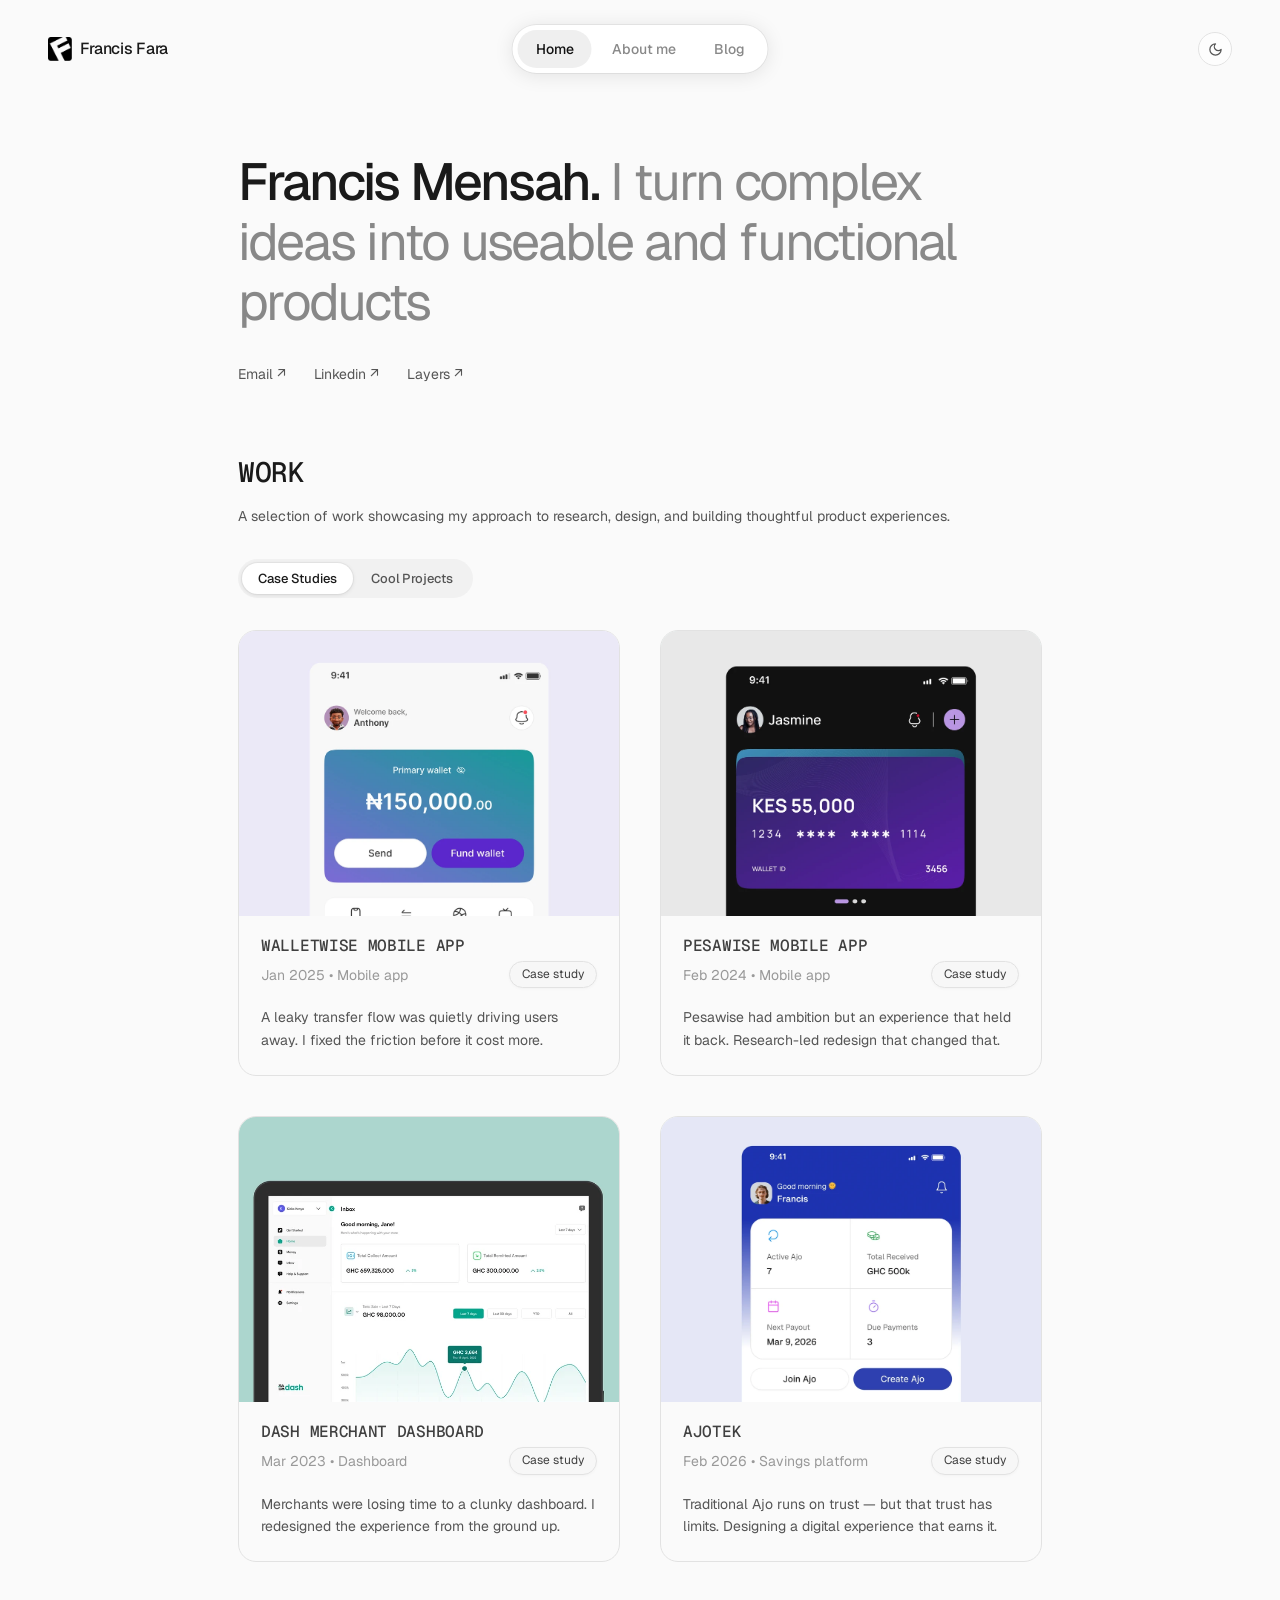
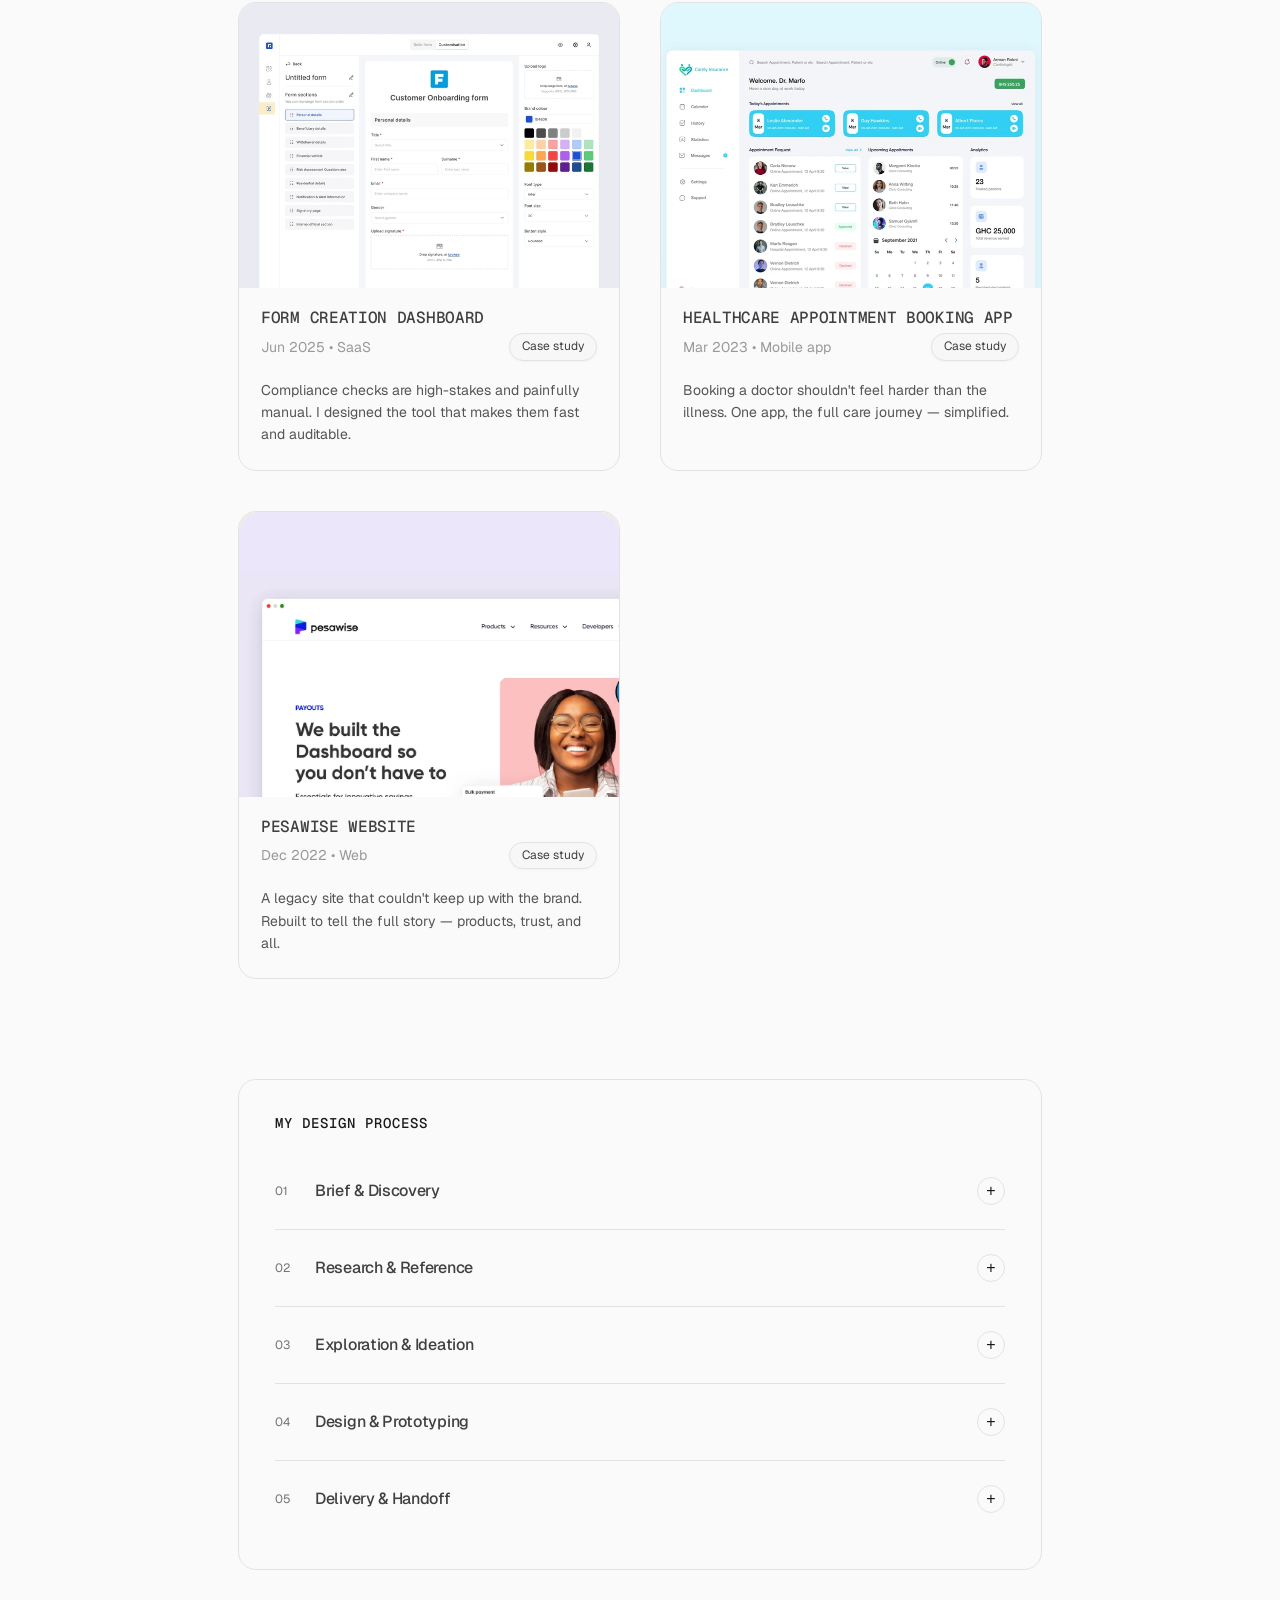
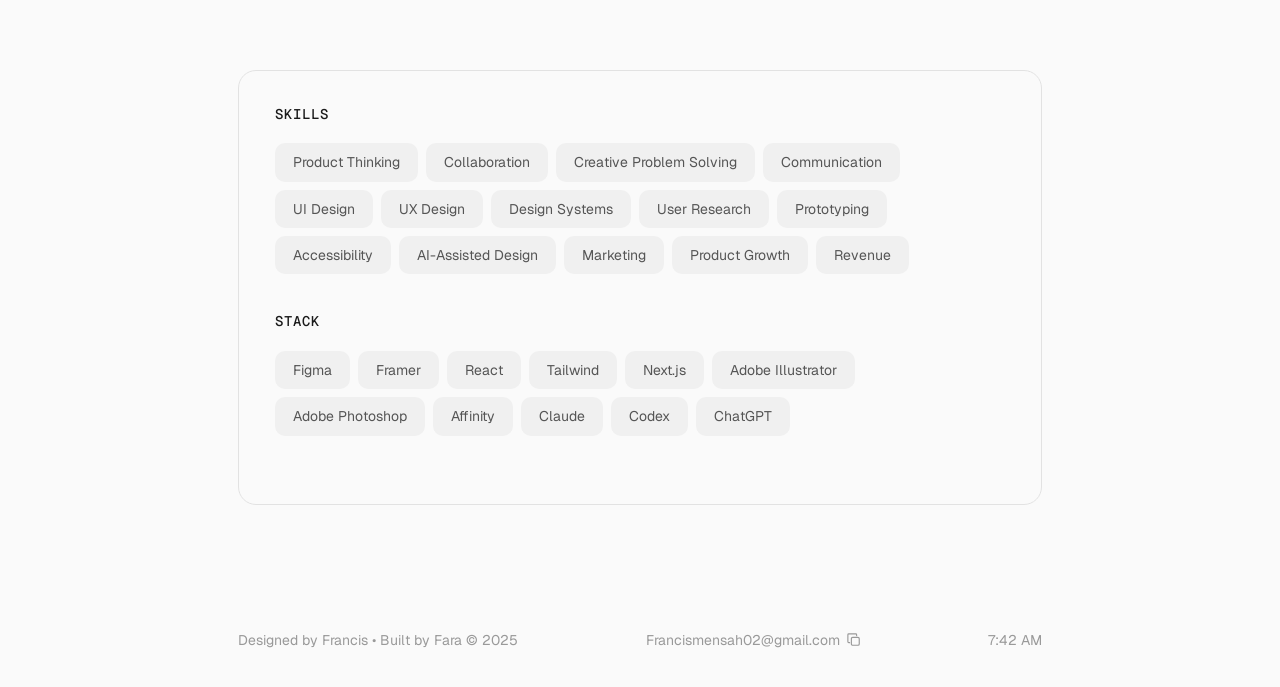
==== commit 47a948f8: "Add portfolio dark mode" ====
--- a/index.html
+++ b/index.html
@@ -5,6 +5,10 @@
   <link rel="icon" type="image/png" href="me/logo.png" />
   <meta name="viewport" content="width=device-width, initial-scale=1.0" />
   <title>Francis Fara — Portfolio</title>
+  <script>if(localStorage.getItem('theme')==='dark')document.documentElement.classList.add('dark');</script>
+  <script src="theme.js"></script>
+  <script async src="https://www.googletagmanager.com/gtag/js?id=G-SGVHLEDZZE"></script>
+  <script>window.dataLayer=window.dataLayer||[];function gtag(){dataLayer.push(arguments);}gtag('js',new Date());gtag('config','G-SGVHLEDZZE');</script>
   <link rel="preconnect" href="https://fonts.googleapis.com" />
   <link rel="preconnect" href="https://fonts.gstatic.com" crossorigin />
   <link href="https://fonts.googleapis.com/css2?family=Geist:wght@300;400;500;600;700&family=Geist+Mono:wght@400;500&display=swap" rel="stylesheet" />
@@ -24,6 +28,77 @@
     }
 
     html { scroll-behavior: smooth; }
+
+    /* ── DARK MODE VARIABLES ── */
+    html.dark {
+      --bg:        #111111;
+      --card:      #1c1c1c;
+      --inner:     #252525;
+      --border:    #2c2c2c;
+      --text:      #e8e8e8;
+      --text-sec:  #a0a0a0;
+      --text-muted:#666666;
+      --label:     #606060;
+      --blue:      #5599ff;
+    }
+
+    /* ── DARK MODE OVERRIDES ── */
+    html.dark body { background: var(--bg); color: var(--text); }
+    html.dark .nav-links { background: #1c1c1c; box-shadow: 0 2px 20px rgba(0,0,0,0.5), 0 0 0 1px rgba(255,255,255,0.06); }
+    html.dark .nav-links a.active { background: #2c2c2c; color: #e8e8e8; }
+    html.dark .nav-links a:hover { color: #e8e8e8; }
+    html.dark .tabs-list { background: #1c1c1c; }
+    html.dark .tab-trigger.active { background: #252525; box-shadow: 0 1px 4px rgba(0,0,0,0.5), 0 0 0 1px rgba(255,255,255,0.04); }
+    html.dark .pm-lavender { background: #221f30; }
+    html.dark .pm-teal     { background: #182824; }
+    html.dark .pm-peach    { background: #28201c; }
+    html.dark .pm-sky      { background: #1a2530; }
+    html.dark .pm-sage     { background: #1a261e; }
+    html.dark .pm-rose     { background: #281c22; }
+    html.dark .pm-warm     { background: #22201a; }
+    html.dark .proj-card { background: var(--card); }
+    html.dark .proj-body { background: var(--card); }
+    html.dark .proj-title { color: #c8c8c8; }
+    html.dark .proj-tag { background: #252525; color: #888; border-color: #333; }
+    html.dark .cool-cell { background: #1c1c1c; border-color: rgba(60,60,60,0.6); }
+    html.dark .skill-pill { background: #252525; }
+    html.dark .process-title { color: var(--text); }
+    html.dark .process-item.open .process-title { color: var(--text); }
+    html.dark .process-num { color: #555; }
+    html.dark .process-item.open .process-icon { background: var(--text); border-color: var(--text); color: #111; }
+    html.dark .contentify-wrap { background: #1c1c1c; }
+    html.dark .cool-modal { background: #1c1c1c; }
+    html.dark .cool-modal-stage { background: #141414; }
+    html.dark .cool-modal-nav { background: #252525; border-color: #3a3a3a; color: #e8e8e8; }
+    html.dark .cool-modal-nav:hover { background: #2e2e2e; }
+    html.dark .cool-modal-info { background: #1c1c1c; }
+    html.dark .cool-modal-title { color: var(--text); }
+    html.dark .cool-modal-link { color: #5599ff; }
+    html.dark .cool-modal-chip { background: #252525; color: #888; }
+    html.dark .sec-card { background: var(--card); }
+    html.dark .sec-card--dark { background: #181818; border-color: #242424; }
+    html.dark .about-img { background: #252525; }
+    html.dark .hero-heading .tagline { color: #666; }
+
+    /* ── THEME TOGGLE BUTTON ── */
+    .theme-toggle {
+      width: 34px;
+      height: 34px;
+      border-radius: 50%;
+      border: 1px solid var(--border);
+      background: transparent;
+      color: var(--text-sec);
+      cursor: pointer;
+      display: flex;
+      align-items: center;
+      justify-content: center;
+      flex-shrink: 0;
+      pointer-events: auto;
+      transition: background 0.15s, border-color 0.15s, color 0.15s;
+    }
+    .theme-toggle:hover { background: var(--inner); }
+    html.dark .theme-toggle { border-color: #2c2c2c; color: #888; }
+    html.dark .theme-toggle:hover { background: #252525; }
 
     body {
       background: var(--bg);
@@ -1194,6 +1269,14 @@
 
       /* Projects */
       .projects-grid { grid-template-columns: 1fr; gap: 20px; }
+      .cool-grid { grid-template-columns: 1fr; gap: 20px; }
+      .cool-modal-overlay { padding: 0; align-items: flex-end; gap: 0; }
+      .cool-modal { max-width: 100%; width: 100%; border-radius: 20px 20px 0 0; max-height: 92vh; }
+      .cool-modal-stage { height: 45vh; }
+      .cool-modal-nav { position: absolute; top: 50%; transform: translateY(-50%); }
+      #coolModalPrev { left: 8px; }
+      #coolModalNext { right: 8px; }
+      .cool-modal-info { padding: 16px 20px 24px; }
       .projects-section { padding-bottom: 60px; }
 
       /* Cards stack */
@@ -1216,6 +1299,7 @@
       .nav-brand-text { display: none; }
     }
   </style>
+  <link rel="stylesheet" href="theme.css" />
 </head>
 <body>
 
@@ -1227,6 +1311,9 @@
       <li><a href="about-me.html">About me</a></li>
       <li><a href="blog.html">Blog</a></li>
     </ul>
+    <button class="theme-toggle" id="themeToggle" onclick="toggleTheme()" title="Toggle dark mode">
+      <svg id="themeIcon" xmlns="http://www.w3.org/2000/svg" width="15" height="15" viewBox="0 0 24 24" fill="none" stroke="currentColor" stroke-width="2" stroke-linecap="round" stroke-linejoin="round"><path d="M12 3a6 6 0 0 0 9 9 9 9 0 1 1-9-9Z"/></svg>
+    </button>
   </nav>
 
   <!-- HERO -->
@@ -1239,7 +1326,6 @@
         <a href="mailto:francismensah02@gmail.com" class="hero-link">Email ↗</a>
         <a href="https://linkedin.com" target="_blank" rel="noopener" class="hero-link">Linkedin ↗</a>
         <a href="https://layers.to" target="_blank" rel="noopener" class="hero-link">Layers ↗</a>
-        <a href="https://drive.google.com" target="_blank" rel="noopener" class="hero-link">Resume ↗</a>
       </div>
     </div>
   </section>
@@ -1782,6 +1868,20 @@
       if (e.key === 'ArrowLeft') stepCoolModal(-1);
       if (e.key === 'ArrowRight') stepCoolModal(1);
     });
+
+    function toggleTheme() {
+      const isDark = document.documentElement.classList.toggle('dark');
+      localStorage.setItem('theme', isDark ? 'dark' : 'light');
+      updateThemeIcon(isDark);
+    }
+    function updateThemeIcon(isDark) {
+      const icon = document.getElementById('themeIcon');
+      if (!icon) return;
+      icon.innerHTML = isDark
+        ? '<circle cx="12" cy="12" r="4"/><path d="M12 2v2M12 20v2M4.93 4.93l1.41 1.41M17.66 17.66l1.41 1.41M2 12h2M20 12h2M6.34 17.66l-1.41 1.41M19.07 4.93l-1.41 1.41"/>'
+        : '<path d="M12 3a6 6 0 0 0 9 9 9 9 0 1 1-9-9Z"/>';
+    }
+    updateThemeIcon(document.documentElement.classList.contains('dark'));
   </script>
 
 </body>
--- a/theme.css
+++ b/theme.css
@@ -0,0 +1,359 @@
+html.dark {
+  color-scheme: dark;
+  --bg: #111111;
+  --bg-soft: #171717;
+  --bg-card: #1c1c1c;
+  --card: #1c1c1c;
+  --inner: #252525;
+  --border: #2c2c2c;
+  --border-dark: #3a3a3a;
+  --text: #e8e8e8;
+  --text-primary: #e8e8e8;
+  --text-framer: #c8c8c8;
+  --text-secondary: #a0a0a0;
+  --text-sec: #a0a0a0;
+  --text-muted: #8a8a8a;
+  --label: #737373;
+  --link: #6aa6ff;
+  --blue: #6aa6ff;
+}
+
+html.dark body {
+  background: var(--bg);
+  color: var(--text-primary, var(--text));
+}
+
+html,
+body {
+  max-width: 100%;
+}
+
+body {
+  overflow-x: clip;
+}
+
+.theme-toggle {
+  width: 34px;
+  height: 34px;
+  border-radius: 999px;
+  border: 1px solid var(--border);
+  background: rgba(255, 255, 255, 0.62);
+  color: var(--text-secondary, var(--text-sec));
+  cursor: pointer;
+  display: inline-flex;
+  align-items: center;
+  justify-content: center;
+  flex: 0 0 auto;
+  pointer-events: auto;
+  transition: background 0.15s ease, border-color 0.15s ease, color 0.15s ease, transform 0.15s ease;
+}
+
+.theme-toggle:hover {
+  background: var(--inner, #e6e6e6);
+  color: var(--text-primary, var(--text));
+}
+
+.theme-toggle:focus-visible {
+  outline: 2px solid var(--blue, #1a6cf0);
+  outline-offset: 3px;
+}
+
+.theme-toggle svg {
+  width: 15px;
+  height: 15px;
+  display: block;
+}
+
+html.dark .theme-toggle {
+  background: rgba(28, 28, 28, 0.82);
+  border-color: #333333;
+  color: #c8c8c8;
+}
+
+html.dark .theme-toggle:hover {
+  background: #252525;
+  color: #f2f2f2;
+}
+
+html.dark nav {
+  border-color: var(--border);
+}
+
+html.dark body:not(:has(.nav-links)) nav {
+  background: rgba(17, 17, 17, 0.88);
+}
+
+html.dark .nav-links {
+  background: #1c1c1c;
+  box-shadow: 0 2px 20px rgba(0, 0, 0, 0.5), 0 0 0 1px rgba(255, 255, 255, 0.06);
+}
+
+html.dark .nav-links a {
+  color: #a0a0a0;
+}
+
+html.dark .nav-links a:hover {
+  color: #f2f2f2;
+}
+
+html.dark .nav-links a.active {
+  background: #2c2c2c;
+  color: #f2f2f2;
+}
+
+html.dark .nav-brand,
+html.dark .nav-back {
+  color: var(--text-primary, #e8e8e8);
+}
+
+html.dark .nav-brand img {
+  filter: invert(1) brightness(1.35);
+}
+
+html.dark .nav-back:hover {
+  color: #ffffff;
+}
+
+html.dark .nav-title {
+  color: var(--text-muted);
+}
+
+html.dark .hero-heading .tagline,
+html.dark .coming-soon-sub {
+  color: var(--text-secondary, var(--text-sec));
+}
+
+html.dark .coming-soon-label,
+html.dark .stat-label,
+html.dark .meta-label,
+html.dark .section-label,
+html.dark .image-caption,
+html.dark .next-label,
+html.dark .footer-credit,
+html.dark .footer-email {
+  color: var(--text-muted);
+}
+
+html.dark .stat-bar-inner,
+html.dark .meta-row,
+html.dark .meta-item,
+html.dark .divider,
+html.dark .divider-sm,
+html.dark .footer-inner {
+  border-color: var(--border);
+}
+
+html.dark .hero-image,
+html.dark .case-image,
+html.dark .process-layer-image,
+html.dark .about-img {
+  background: #1f1f1f;
+}
+
+html.dark .research-item,
+html.dark .impact-item,
+html.dark .sec-card,
+html.dark .proj-card,
+html.dark .proj-body,
+html.dark .contact-card,
+html.dark .contentify-wrap,
+html.dark .cool-cell {
+  background: var(--card);
+  border-color: var(--border);
+}
+
+html.dark .body-text p,
+html.dark .reflection-block p,
+html.dark .process-layer-text,
+html.dark .research-item-text,
+html.dark .impact-copy,
+html.dark .impact-label {
+  color: var(--text-secondary, var(--text-sec));
+}
+
+html.dark .body-text strong,
+html.dark .research-item-title,
+html.dark .process-layer-title,
+html.dark .impact-number,
+html.dark .next-title,
+html.dark .meta-value,
+html.dark .coming-soon-heading {
+  color: var(--text-primary, var(--text));
+}
+
+html.dark .research-item-num {
+  color: #555555;
+}
+
+html.dark .meta-link,
+html.dark .footer-email {
+  color: var(--link, var(--blue));
+}
+
+html.dark .proj-tag,
+html.dark .skill-pill,
+html.dark .sp-coming-soon,
+html.dark .contentify-icon {
+  background: var(--inner);
+  border-color: #333333;
+  color: #a0a0a0;
+}
+
+html.dark .tabs-list,
+html.dark .cool-modal,
+html.dark .cool-modal-info {
+  background: #1c1c1c;
+}
+
+html.dark .tab-trigger.active,
+html.dark .cool-modal-chip,
+html.dark .cool-modal-nav {
+  background: #252525;
+  color: #e8e8e8;
+  border-color: #3a3a3a;
+}
+
+html.dark .cool-modal-stage {
+  background: #141414;
+}
+
+html.dark .cool-modal-desc {
+  color: #a0a0a0;
+}
+
+html.dark .todo-tooltip {
+  background: #252525;
+  color: #e8e8e8;
+  border: 1px solid #333333;
+}
+
+html.dark .todo-tooltip::after {
+  border-top-color: #252525;
+}
+
+html.dark .gb-modal {
+  background: rgba(0, 0, 0, 0.62);
+}
+
+html.dark .gb-all-card {
+  background: #171717;
+  border-color: #2c2c2c;
+  box-shadow: 0 24px 70px rgba(0, 0, 0, 0.45);
+}
+
+html.dark .gb-all-title {
+  color: #a0a0a0;
+}
+
+html.dark .gb-modal-close {
+  background: #1f1f1f;
+  border-color: #333333;
+  color: #c8c8c8;
+}
+
+html.dark .gb-modal-close:hover {
+  background: #252525;
+  color: #f2f2f2;
+}
+
+html.dark .gb-form-card {
+  background: #171717;
+  border-color: #3a3328;
+}
+
+html.dark .gb-form-top,
+html.dark .gb-footer {
+  border-color: #2c2a26;
+}
+
+html.dark .gb-mode-tabs {
+  background: #252525;
+}
+
+html.dark .gb-mode-tab.active,
+html.dark .gb-input,
+html.dark .gb-textarea,
+html.dark .gb-emoji-btn,
+html.dark .gb-switch-track {
+  background: #1f1f1f;
+  border-color: #333333;
+  color: #e8e8e8;
+}
+
+html.dark .gb-input::placeholder,
+html.dark .gb-textarea::placeholder {
+  color: #8a8a8a;
+}
+
+html.dark .gb-mode-tab,
+html.dark .gb-label,
+html.dark .gb-counter,
+html.dark .gb-switch-label,
+html.dark .gb-status,
+html.dark .hero-sub {
+  color: var(--text-secondary, #a0a0a0);
+}
+
+html.dark .gb-emoji-btn:hover {
+  background: #2a2a2a;
+}
+
+html.dark .gb-emoji-btn.selected,
+html.dark .gb-switch input:checked + .gb-switch-track {
+  background: #25354d;
+  border-color: #4d76b8;
+  color: #d6e7ff;
+}
+
+html.dark .gb-submit,
+html.dark .guestbook-action,
+html.dark .guestbook-sign-btn {
+  background: #e8e8e8;
+  color: #111111;
+}
+
+html.dark .guestbook-card,
+html.dark .guestbook-shell {
+  background: #171717;
+  color: #e8e8e8;
+  border-color: #2c2c2c;
+}
+
+@media (max-width: 768px) {
+  .nav-links + .theme-toggle {
+    position: fixed;
+    right: 16px;
+    bottom: 28px;
+  }
+
+  body:not(:has(.nav-links)) .theme-toggle {
+    margin-left: auto;
+  }
+
+  .hero-heading,
+  .proj-title,
+  .proj-desc,
+  .coming-soon-heading {
+    overflow-wrap: break-word;
+    max-width: 100%;
+  }
+
+  .container,
+  .projects-grid,
+  .proj-card,
+  .proj-body,
+  .proj-media {
+    min-width: 0;
+    max-width: 100%;
+  }
+
+  .proj-meta {
+    align-items: flex-start;
+    flex-direction: column;
+    gap: 8px;
+  }
+
+  .proj-tag {
+    align-self: flex-start;
+  }
+}
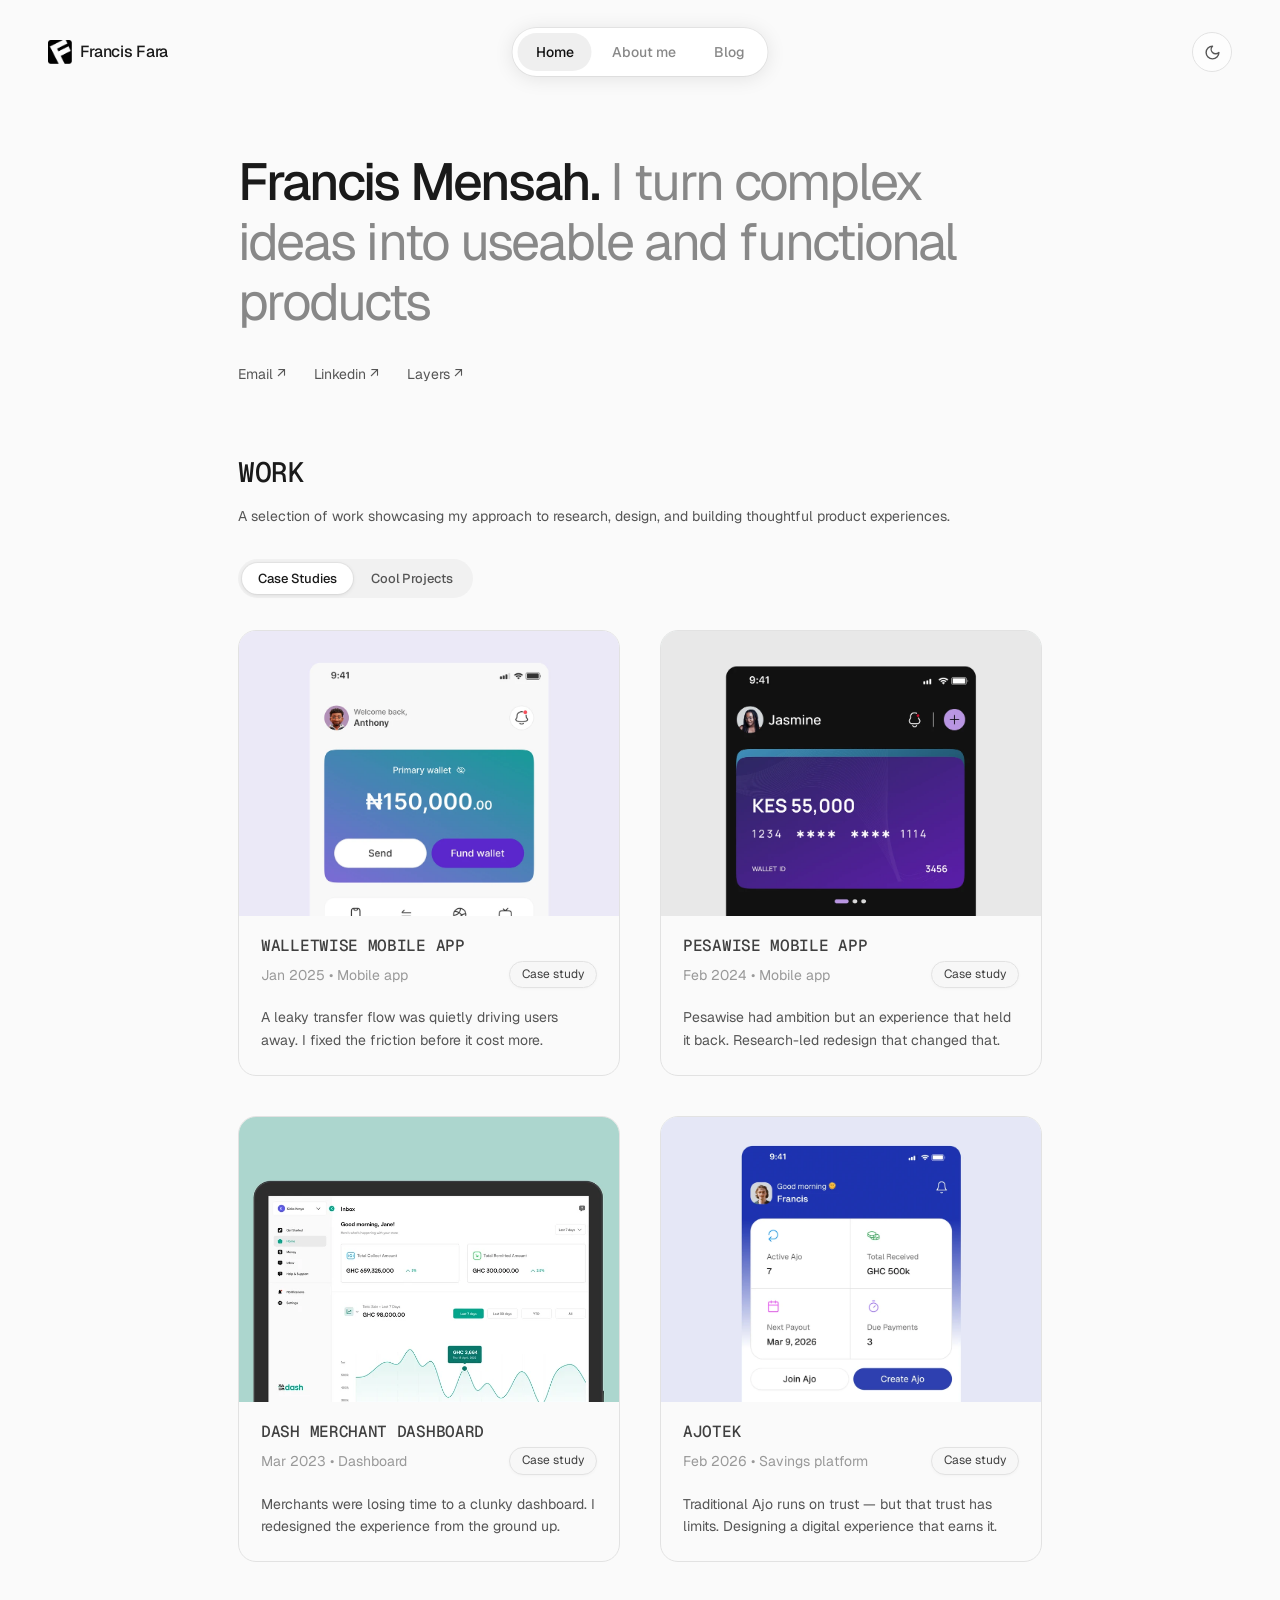
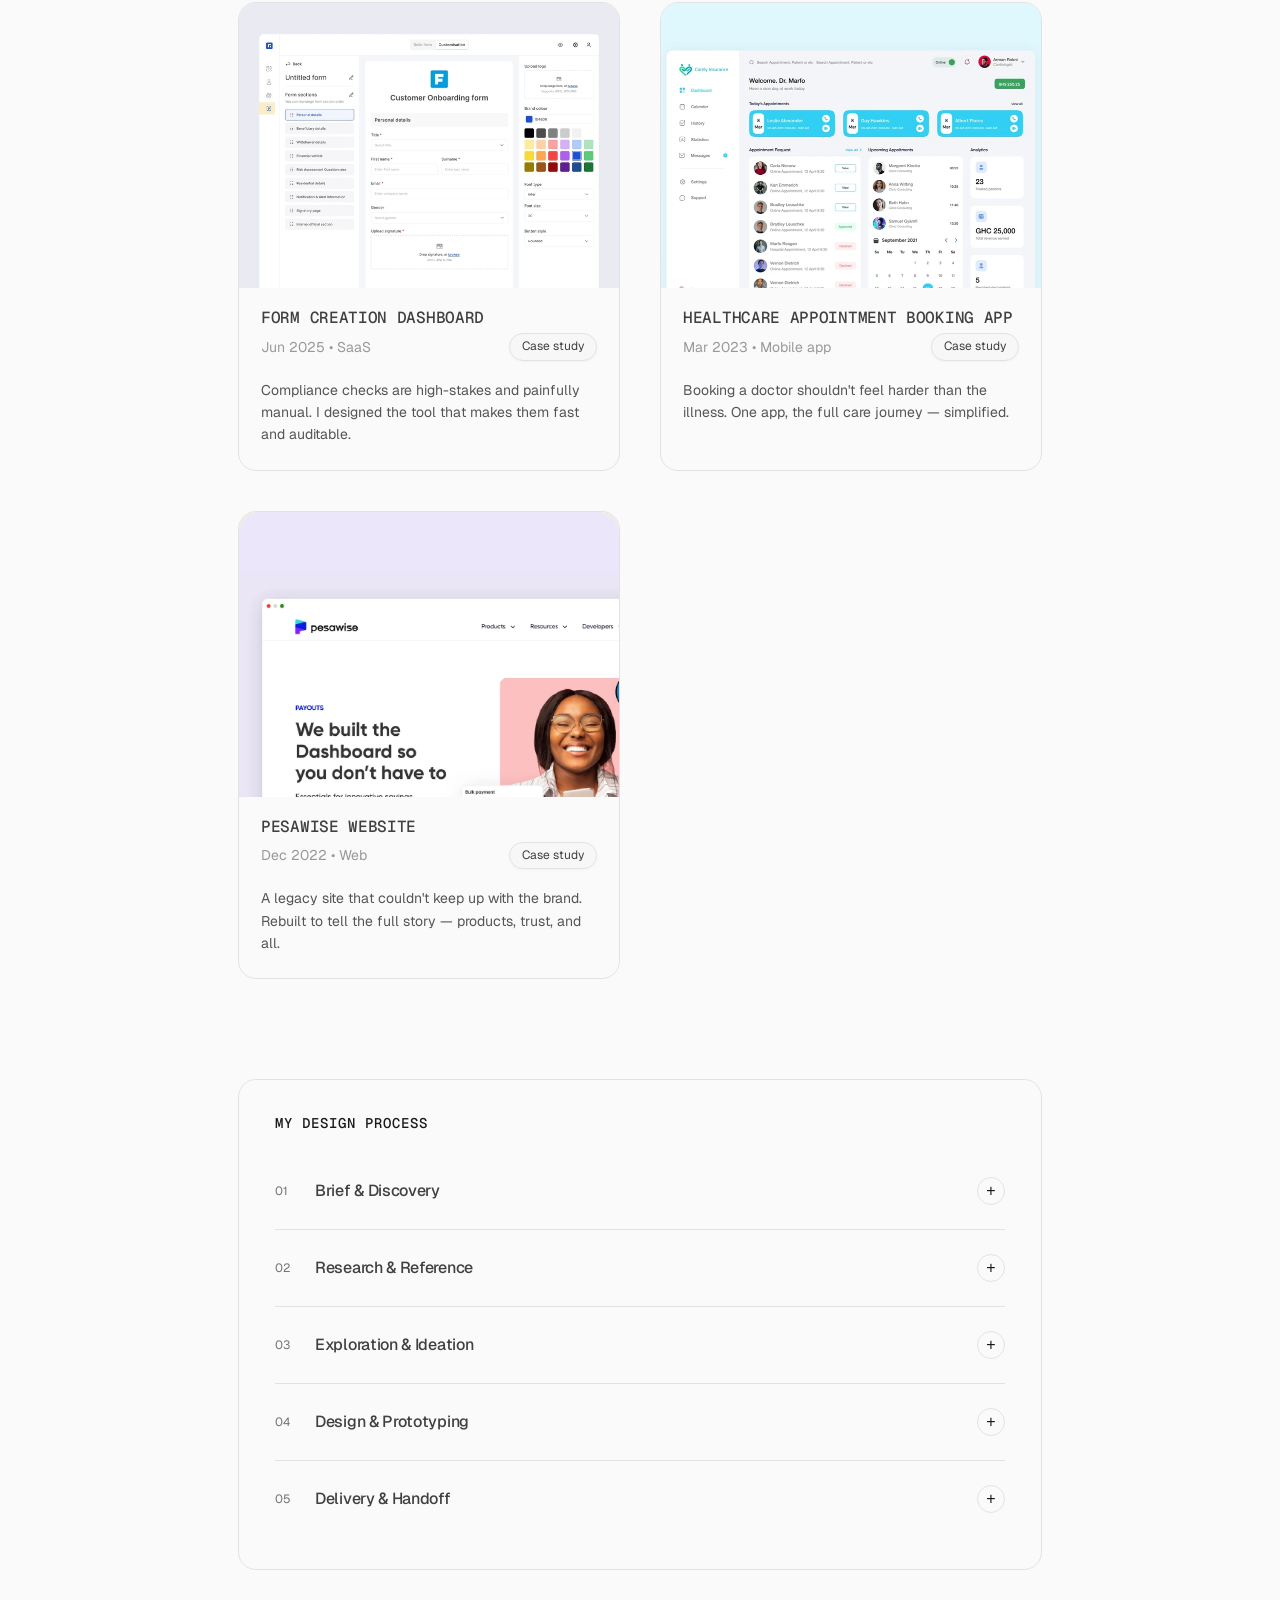
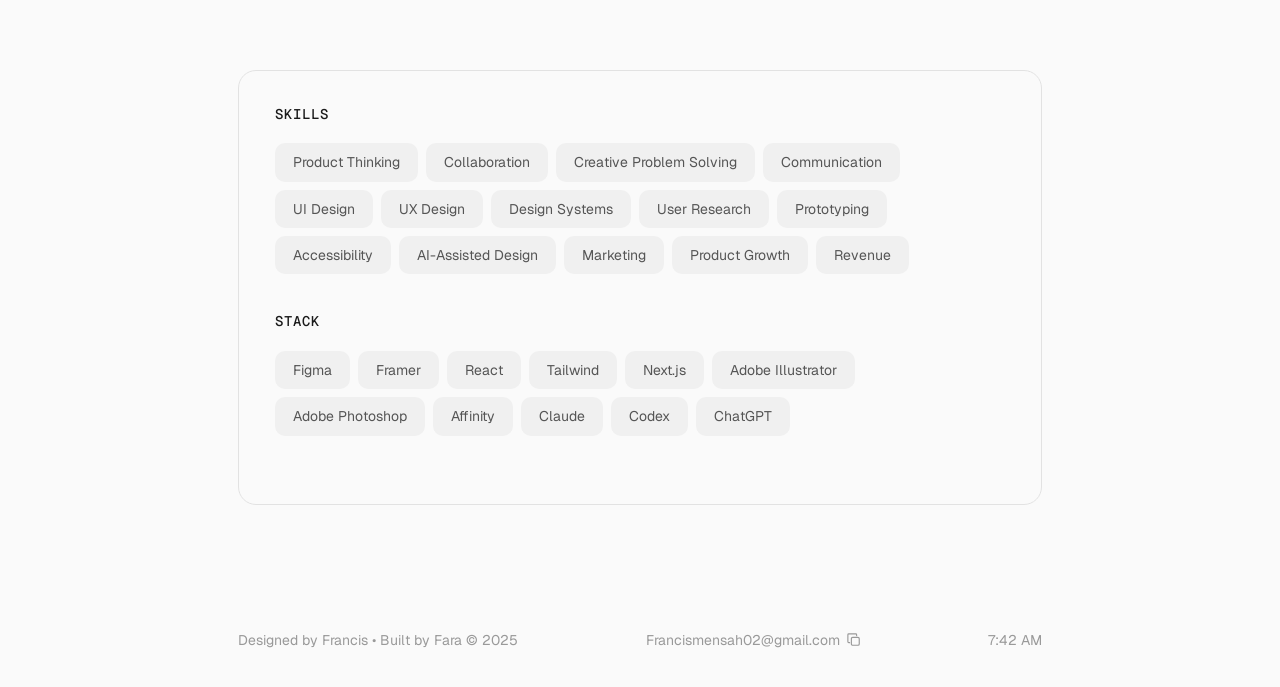
==== commit cd361523: "Refine dark mode navigation" ====
--- a/index.html
+++ b/index.html
@@ -1872,6 +1872,7 @@
     function toggleTheme() {
       const isDark = document.documentElement.classList.toggle('dark');
       localStorage.setItem('theme', isDark ? 'dark' : 'light');
+      if (window.playThemeToggleSound) window.playThemeToggleSound(isDark);
       updateThemeIcon(isDark);
     }
     function updateThemeIcon(isDark) {
--- a/theme.css
+++ b/theme.css
@@ -33,8 +33,8 @@
 }
 
 .theme-toggle {
-  width: 34px;
-  height: 34px;
+  width: 40px;
+  height: 40px;
   border-radius: 999px;
   border: 1px solid var(--border);
   background: rgba(255, 255, 255, 0.62);
@@ -59,8 +59,8 @@
 }
 
 .theme-toggle svg {
-  width: 15px;
-  height: 15px;
+  width: 17px;
+  height: 17px;
   display: block;
 }
 
@@ -320,14 +320,102 @@
 }
 
 @media (max-width: 768px) {
-  .nav-links + .theme-toggle {
-    position: fixed;
-    right: 16px;
-    bottom: 28px;
+  body {
+    padding-top: 118px !important;
+    padding-bottom: 48px !important;
+  }
+
+  body > nav:has(.nav-links) {
+    position: fixed !important;
+    top: 0 !important;
+    bottom: auto !important;
+    left: 0 !important;
+    right: 0 !important;
+    display: flex !important;
+    flex-wrap: wrap;
+    align-items: center;
+    justify-content: space-between !important;
+    gap: 12px;
+    padding: 14px 20px 16px !important;
+    pointer-events: none;
+  }
+
+  body > nav:has(.nav-links)::before {
+    content: "";
+    position: absolute;
+    inset: 0;
+    z-index: -1;
+    background: rgba(250, 250, 250, 0.82);
+    border-bottom: 1px solid rgba(0, 0, 0, 0.06);
+    backdrop-filter: blur(16px);
+    -webkit-backdrop-filter: blur(16px);
+  }
+
+  html.dark body > nav:has(.nav-links)::before {
+    background: rgba(17, 17, 17, 0.82);
+    border-bottom-color: rgba(255, 255, 255, 0.08);
+  }
+
+  body > nav:has(.nav-links)::after {
+    content: "";
+    order: 3;
+    flex: 0 0 100%;
+    height: 0;
+  }
+
+  body > nav:has(.nav-links) .nav-brand {
+    display: flex !important;
+    min-width: 0;
+  }
+
+  body > nav:has(.nav-links) .nav-brand img {
+    height: 28px;
+  }
+
+  body > nav:has(.nav-links) .nav-brand-text {
+    display: inline !important;
+  }
+
+  body > nav:has(.nav-links) .theme-toggle {
+    position: fixed !important;
+    top: 18px !important;
+    right: 20px !important;
+    z-index: 120;
+    display: inline-flex !important;
+    order: 2;
+    margin-left: auto;
+  }
+
+  body > nav:has(.nav-links) .nav-links {
+    order: 4;
+    position: relative !important;
+    left: auto !important;
+    bottom: auto !important;
+    transform: none !important;
+    flex: 0 0 auto;
+    margin: 0 auto;
   }
 
   body:not(:has(.nav-links)) .theme-toggle {
     margin-left: auto;
+  }
+
+  body > nav:not(:has(.nav-links)) {
+    gap: 24px;
+  }
+
+  body > nav:not(:has(.nav-links)) .nav-back {
+    flex: 0 0 auto;
+  }
+
+  body > nav:not(:has(.nav-links)) .nav-title {
+    margin-left: auto;
+    min-width: 0;
+    max-width: 62vw;
+    overflow: hidden;
+    text-align: right;
+    text-overflow: ellipsis;
+    white-space: nowrap;
   }
 
   .hero-heading,
